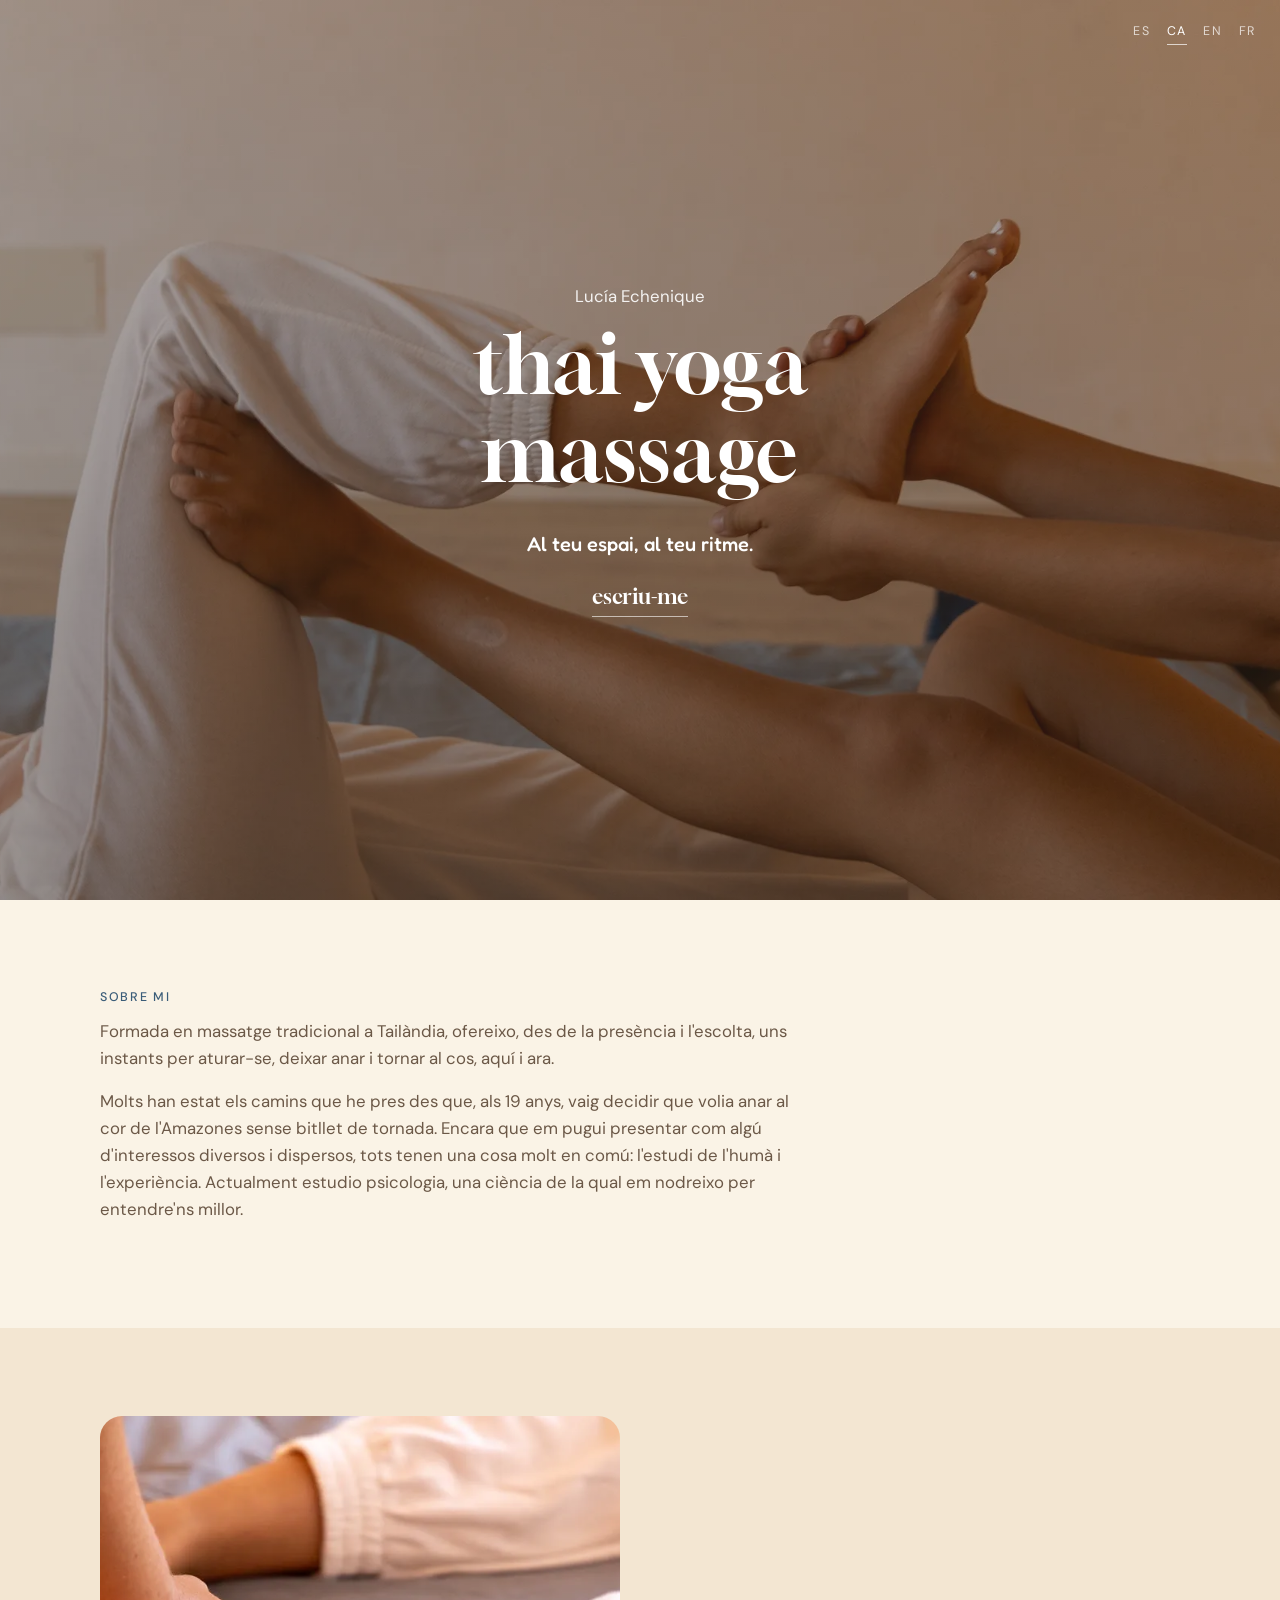
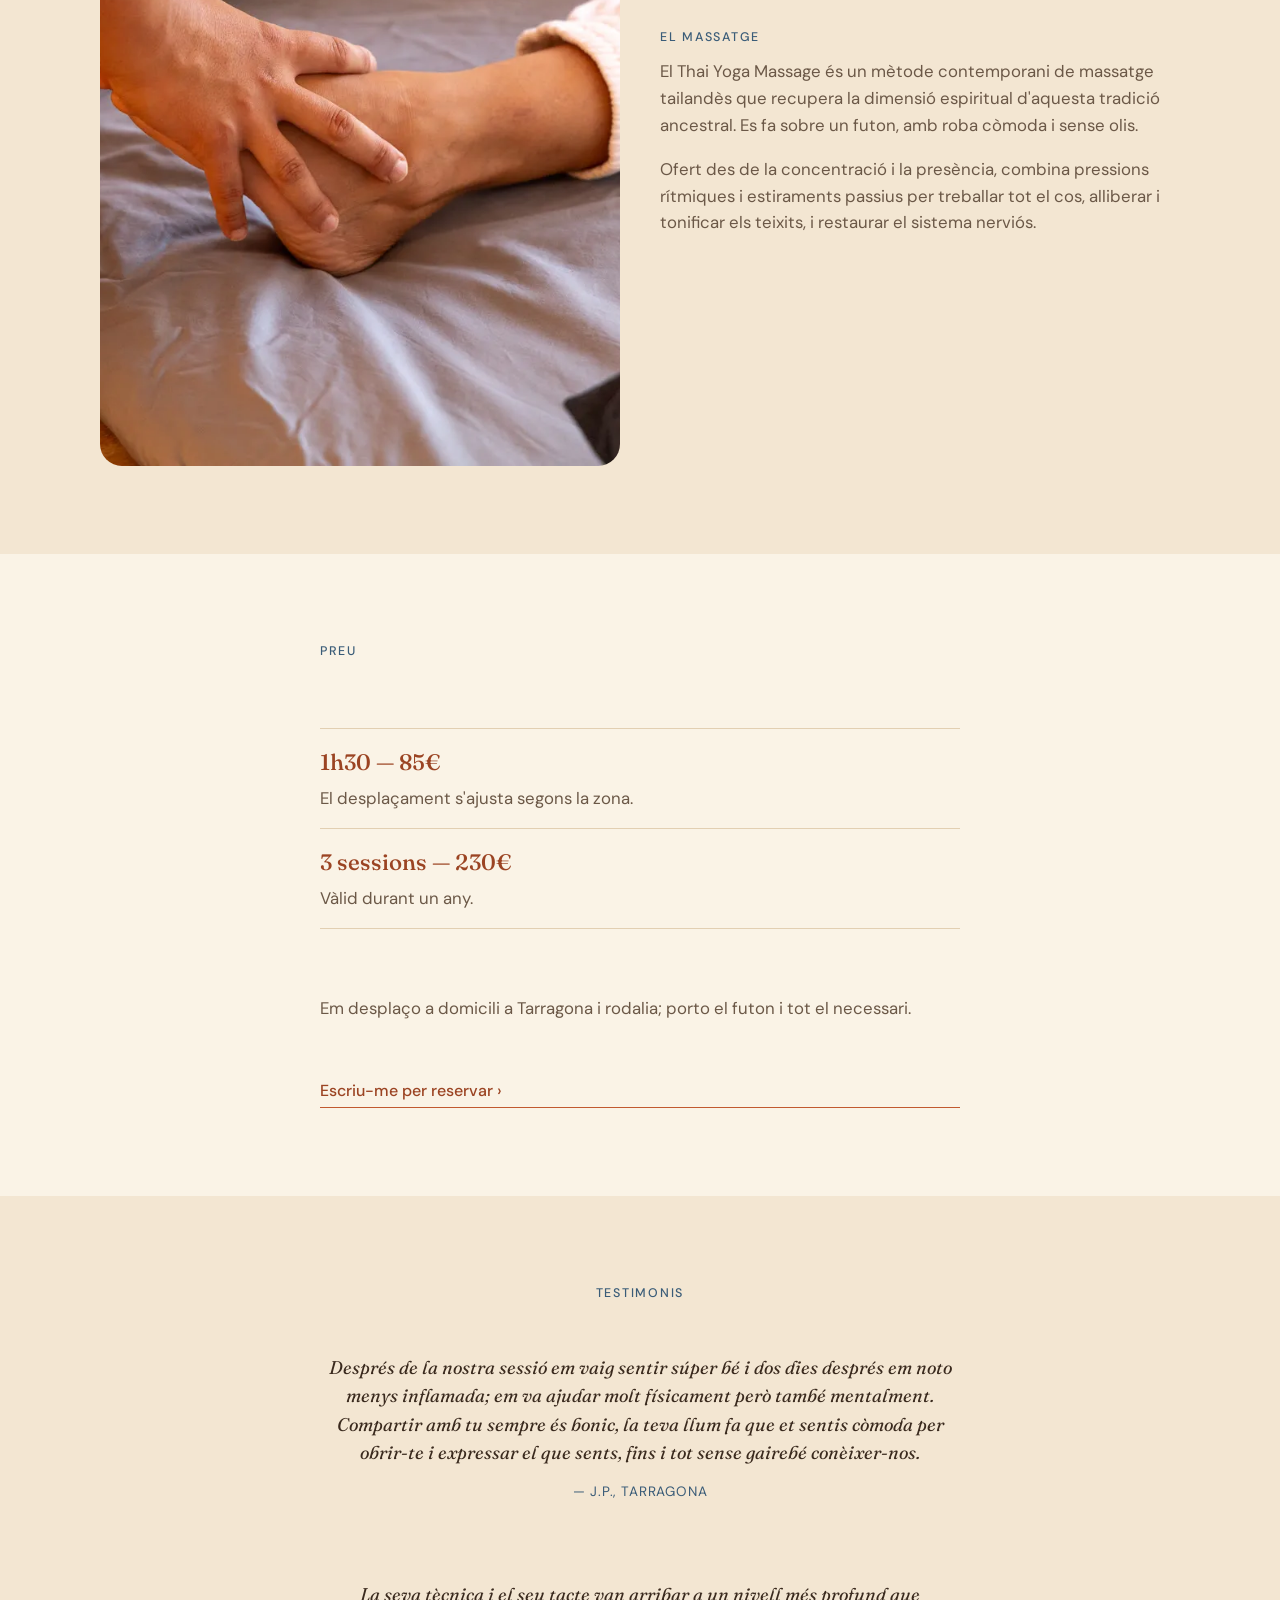
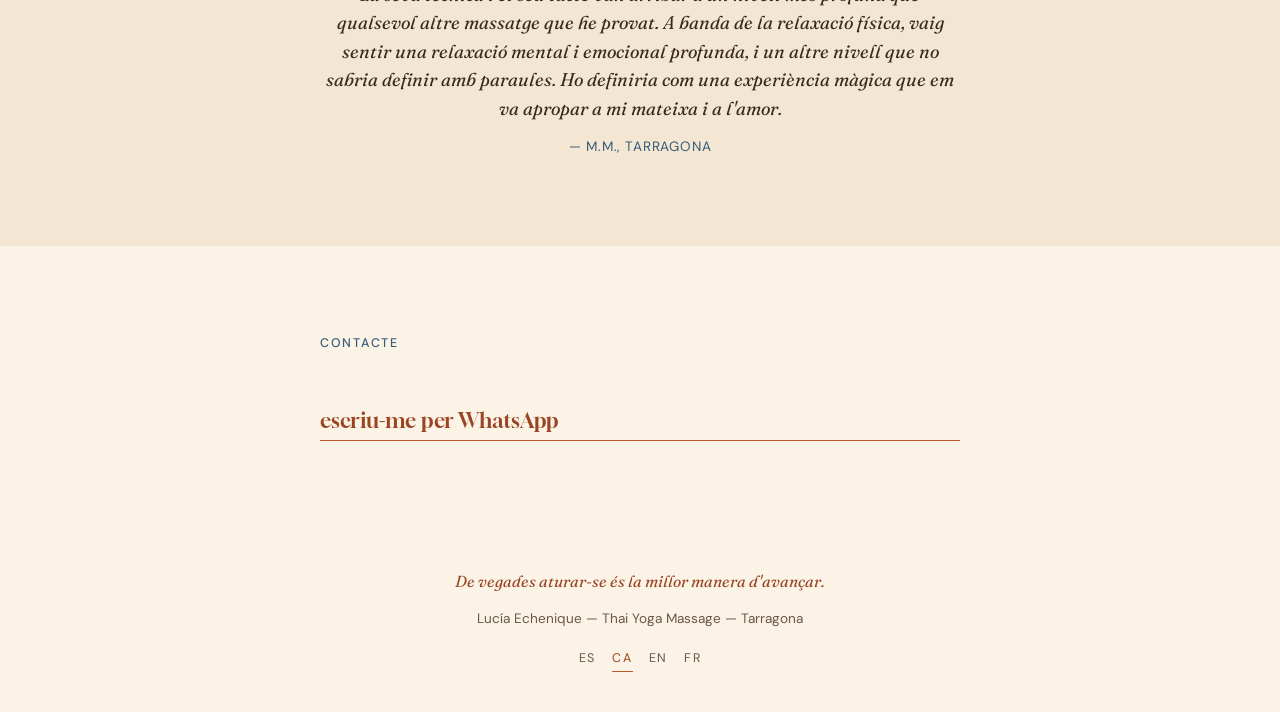
==== ca/index.html @ cb778148 "Web en cuatro idiomas: versiones ca/, en/ y fr/, selector de idioma, hreflang y sitemap multilingue " ====
<!DOCTYPE html>
<html lang="ca">
<head>
<meta charset="UTF-8" />
<meta name="viewport" content="width=device-width, initial-scale=1.0" />
<title>Lucía Echenique — Thai Yoga Massage a domicili a Tarragona</title>
<meta name="description" content="Thai Yoga Massage a domicili a Tarragona, amb Lucía Echenique. Sessions d'1h30, al teu espai, al teu ritme." />
<link rel="canonical" href="https://luciaechenique.com/ca/" />
<link rel="alternate" hreflang="es" href="https://luciaechenique.com/" />
<link rel="alternate" hreflang="ca" href="https://luciaechenique.com/ca/" />
<link rel="alternate" hreflang="en" href="https://luciaechenique.com/en/" />
<link rel="alternate" hreflang="fr" href="https://luciaechenique.com/fr/" />
<link rel="alternate" hreflang="x-default" href="https://luciaechenique.com/" />
<meta property="og:type" content="website" />
<meta property="og:locale" content="ca_ES" />
<meta property="og:url" content="https://luciaechenique.com/ca/" />
<meta property="og:site_name" content="Lucía Echenique" />
<meta property="og:title" content="Lucía Echenique — Thai Yoga Massage a domicili a Tarragona" />
<meta property="og:description" content="Thai Yoga Massage a domicili a Tarragona. Sessions d'1h30, al teu espai, al teu ritme." />
<meta property="og:image" content="https://luciaechenique.com/images/og.jpg" />
<meta property="og:image:width" content="1200" />
<meta property="og:image:height" content="630" />
<meta name="twitter:card" content="summary_large_image" />
<link rel="icon" type="image/svg+xml" href="/favicon.svg" />
<link rel="preload" as="image" href="/images/hero-bg.webp" fetchpriority="high" />
<link rel="preload" as="font" type="font/woff2" href="/fonts/gloock.woff2" crossorigin />
<link rel="preload" as="font" type="font/woff2" href="/fonts/fredoka-500.woff2" crossorigin />
<link rel="preconnect" href="https://fonts.googleapis.com" />
<link rel="preconnect" href="https://fonts.gstatic.com" crossorigin />
<link rel="stylesheet" href="https://fonts.googleapis.com/css2?family=Fraunces:ital,opsz,wght@0,9..144,500;1,9..144,400&family=DM+Sans:opsz,wght@9..40,400;9..40,500&display=swap" />
<link rel="stylesheet" href="/styles.css" />
<script type="application/ld+json">
{
  "@context": "https://schema.org",
  "@type": "HealthAndBeautyBusiness",
  "name": "Lucía Echenique — Thai Yoga Massage",
  "url": "https://luciaechenique.com/",
  "image": "https://luciaechenique.com/images/og.jpg",
  "description": "Thai Yoga Massage a domicili a Tarragona. Sessions d'1h30, al teu espai, al teu ritme.",
  "areaServed": {
    "@type": "City",
    "name": "Tarragona"
  },
  "priceRange": "des de 85€"
}
</script>
</head>
<body>

<a class="skip-link" href="#contacto">Anar al contacte</a>

<!-- HERO -->
<header class="hero" id="inicio">
  <div class="hero-bg"></div>
  <div class="hero-overlay"></div>
  <nav class="lang" aria-label="Idioma">
    <a href="/" lang="es">es</a>
    <a href="/ca/" aria-current="page">ca</a>
    <a href="/en/" lang="en">en</a>
    <a href="/fr/" lang="fr">fr</a>
  </nav>
  <div class="hero-inner">
    <p class="hero-name">Lucía Echenique</p>
    <h1>thai yoga massage</h1>
    <p class="hero-phrase">Al teu espai, al teu ritme.</p>
    <a class="cta-link cta-lg" href="https://wa.me/34604867716?text=Hola%20Luc%C3%ADa%2C%20m%27interessa%20una%20sessi%C3%B3%20de%20Thai%20Yoga%20Massage." target="_blank" rel="noopener">escriu-me</a>
  </div>
</header>

<main>

  <!-- SOBRE MI -->
  <section class="section" id="sobre-mi">
    <div class="section-inner">
      <div class="section-text">
        <h2 class="kicker">Sobre mi</h2>
        <p class="body-text">
          Formada en massatge tradicional a Tailàndia, ofereixo, des de la presència i l'escolta, uns instants per
          aturar-se, deixar anar i tornar al cos, aquí i ara.
        </p>
        <p class="body-text">
          Molts han estat els camins que he pres des que, als 19 anys, vaig decidir que volia anar al cor de
          l'Amazones sense bitllet de tornada. Encara que em pugui presentar com algú d'interessos diversos i
          dispersos, tots tenen una cosa molt en comú: l'estudi de l'humà i l'experiència. Actualment estudio
          psicologia, una ciència de la qual em nodreixo per entendre'ns millor.
        </p>
      </div>
    </div>
  </section>

  <!-- EL MASSATGE -->
  <section class="section alt" id="masaje">
    <div class="section-inner reverse">
      <div class="section-text">
        <h2 class="kicker">El massatge</h2>
        <p class="body-text">
          El Thai Yoga Massage és un mètode contemporani de massatge tailandès que recupera la dimensió espiritual
          d'aquesta tradició ancestral. Es fa sobre un futon, amb roba còmoda i sense olis.
        </p>
        <p class="body-text">
          Ofert des de la concentració i la presència, combina pressions rítmiques i estiraments passius per
          treballar tot el cos, alliberar i tonificar els teixits, i restaurar el sistema nerviós.
        </p>
      </div>
      <img class="section-photo" src="/images/masaje.webp" alt="Thai Yoga Massage amb Lucía Echenique" loading="lazy" />
    </div>
  </section>

  <!-- PREU -->
  <section class="section" id="precio">
    <div class="section-inner narrow">
      <h2 class="kicker">Preu</h2>
      <div class="price-list">
        <div class="price-item">
          <p class="price-amount">1h30 — 85€</p>
          <p class="body-text">El desplaçament s'ajusta segons la zona.</p>
        </div>
        <div class="price-item">
          <p class="price-amount">3 sessions — 230€</p>
          <p class="body-text">Vàlid durant un any.</p>
        </div>
      </div>
      <p class="body-text">
        Em desplaço a domicili a Tarragona i rodalia; porto el futon i tot el necessari.
      </p>
      <a class="cta-link" href="https://wa.me/34604867716?text=Hola%20Luc%C3%ADa%2C%20m%27interessa%20una%20sessi%C3%B3%20de%20Thai%20Yoga%20Massage." target="_blank" rel="noopener">Escriu-me per reservar &rsaquo;</a>
    </div>
  </section>

  <!-- TESTIMONIS -->
  <section class="section alt" id="testimonios">
    <div class="section-inner narrow center">
      <h2 class="kicker">Testimonis</h2>
      <blockquote class="testimonial">
        <p>Després de la nostra sessió em vaig sentir súper bé i dos dies després em noto menys inflamada; em va
          ajudar molt físicament però també mentalment. Compartir amb tu sempre és bonic, la teva llum fa que et
          sentis còmoda per obrir-te i expressar el que sents, fins i tot sense gairebé conèixer-nos.</p>
        <cite>— J.P., Tarragona</cite>
      </blockquote>
      <blockquote class="testimonial">
        <p>La seva tècnica i el seu tacte van arribar a un nivell més profund que qualsevol altre massatge que he
          provat. A banda de la relaxació física, vaig sentir una relaxació mental i emocional profunda, i un altre
          nivell que no sabria definir amb paraules. Ho definiria com una experiència màgica que em va apropar a mi
          mateixa i a l'amor.</p>
        <cite>— M.M., Tarragona</cite>
      </blockquote>
    </div>
  </section>

  <!-- CONTACTE -->
  <section class="section contact-section" id="contacto">
    <div class="section-inner narrow">
      <h2 class="kicker">Contacte</h2>

      <a class="cta-link cta-lg" href="https://wa.me/34604867716?text=Hola%20Luc%C3%ADa%2C%20m%27interessa%20una%20sessi%C3%B3%20de%20Thai%20Yoga%20Massage." target="_blank" rel="noopener">escriu-me per WhatsApp</a>
    </div>
  </section>

</main>

<footer class="site-footer">
  <p class="footer-tagline">De vegades aturar-se és la millor manera d'avançar.</p>
  <p>Lucía Echenique — Thai Yoga Massage — Tarragona</p>
  <nav class="lang lang-footer" aria-label="Idioma">
    <a href="/" lang="es">es</a>
    <a href="/ca/" aria-current="page">ca</a>
    <a href="/en/" lang="en">en</a>
    <a href="/fr/" lang="fr">fr</a>
  </nav>
</footer>

</body>
</html>
---- styles.css ----
@font-face {
  font-family: "Gloock";
  font-style: normal;
  font-weight: 400;
  font-display: swap;
  src: url("fonts/gloock.woff2") format("woff2");
}
@font-face {
  font-family: "Fredoka";
  font-style: normal;
  font-weight: 500;
  font-display: swap;
  src: url("fonts/fredoka-500.woff2") format("woff2");
}

:root {
  --cream: #faf3e6;
  --cream-alt: #f3e6d2;
  --ink: #3a2a1e;
  --ink-soft: #6b5847;
  --terracotta: #c1592f;
  --terracotta-dark: #9b4423;
  --mustard: #e0a53e;
  --blue: #3a5c78;
  --radius: 22px;
}

* { box-sizing: border-box; }

html { scroll-behavior: smooth; }

body {
  margin: 0;
  background: var(--cream);
  color: var(--ink);
  font-family: "DM Sans", sans-serif;
  font-weight: 400;
  line-height: 1.6;
  -webkit-font-smoothing: antialiased;
}

h1, h2 {
  font-weight: 500;
  line-height: 1.1;
  margin: 0 0 0.4em;
  color: var(--terracotta-dark);
}

h1 {
  font-family: "Gloock", serif;
  font-size: clamp(2.8rem, 10vw, 5rem);
  letter-spacing: 0.01em;
}
h2 {
  font-family: "Gloock", serif;
  font-size: clamp(1.7rem, 4.5vw, 2.4rem);
}

p { margin: 0 0 1em; }

.skip-link {
  position: absolute;
  left: -999px;
  top: 0;
}
.skip-link:focus {
  left: 1rem;
  top: 1rem;
  background: var(--ink);
  color: var(--cream);
  padding: 0.6em 1em;
  border-radius: 8px;
  z-index: 10;
}

/* ---------- HERO ---------- */
.hero {
  position: relative;
  overflow: hidden;
  min-height: 100vh;
  min-height: 100dvh;
  display: flex;
  align-items: center;
  padding: 2rem 1.5rem;
  background: #8c6f5b;
}
.hero-bg {
  position: absolute;
  inset: 0;
  background-image: url("images/hero-bg.webp");
  background-size: cover;
  background-position: center 30%;
  z-index: 0;
}
.hero-overlay {
  position: absolute;
  inset: 0;
  background: linear-gradient(180deg, rgba(58, 42, 30, 0.35) 0%, rgba(58, 42, 30, 0.5) 100%);
  z-index: 0;
}
.hero-inner .hero-name,
.hero-inner .hero-sub { color: rgba(255, 255, 255, 0.9); }
.hero-inner h1,
.hero-inner .hero-phrase,
.hero-inner .cta-link { color: #fff; }
.hero-inner .cta-link { border-bottom-color: rgba(255, 255, 255, 0.6); }
.hero-inner {
  position: relative;
  z-index: 1;
  max-width: 640px;
  margin: 0 auto;
  text-align: center;
}
.lang {
  position: absolute;
  top: 1.4rem;
  right: 1.5rem;
  z-index: 2;
  display: flex;
  gap: 1rem;
  font-size: 0.78rem;
  letter-spacing: 0.14em;
  text-transform: uppercase;
}
.lang a {
  color: rgba(255, 255, 255, 0.72);
  text-decoration: none;
  padding-bottom: 2px;
  border-bottom: 1px solid transparent;
  transition: color 0.15s ease;
}
.lang a:hover { color: #fff; }
.lang a[aria-current="page"] {
  color: #fff;
  border-bottom-color: rgba(255, 255, 255, 0.7);
}
.lang-footer {
  position: static;
  justify-content: center;
  margin-top: 1.2rem;
}
.lang-footer a { color: var(--ink-soft); }
.lang-footer a:hover { color: var(--terracotta-dark); }
.lang-footer a[aria-current="page"] {
  color: var(--terracotta-dark);
  border-bottom-color: var(--terracotta);
}
.eyebrow {
  text-transform: uppercase;
  letter-spacing: 0.14em;
  font-size: 0.78rem;
  color: var(--ink-soft);
  margin-bottom: 0.6em;
}
.hero-name {
  color: var(--ink-soft);
  font-size: 1.05rem;
  margin: 0 0 0.6em;
}
.hero-sub {
  color: var(--ink-soft);
  font-size: 1.05rem;
  margin: 0 0 1.2em;
}
.hero-phrase {
  font-family: "Fredoka", sans-serif;
  font-weight: 500;
  color: var(--terracotta-dark);
  font-size: 1.25rem;
  max-width: 30ch;
  margin-left: auto;
  margin-right: auto;
}

/* ---------- CTA LINKS ---------- */
.cta-link {
  display: inline-block;
  color: var(--terracotta-dark);
  font-weight: 500;
  text-decoration: none;
  border-bottom: 1.5px solid var(--terracotta);
  padding-bottom: 3px;
  transition: color 0.15s ease, border-color 0.15s ease;
}
.cta-link:hover { color: var(--terracotta); border-color: var(--terracotta-dark); }

.cta-lg {
  font-family: "Gloock", serif;
  font-size: 1.3rem;
}

/* ---------- SECTIONS ---------- */
.section { padding: 5.5rem 1.5rem; }
.section.alt { background: var(--cream-alt); }

.section-inner {
  max-width: 1080px;
  margin: 0 auto;
  display: grid;
  gap: 2.5rem;
  align-items: center;
}
.section-inner.narrow { max-width: 640px; }
.section-inner.center { text-align: center; }

#sobre-mi .section-inner {
  display: block;
}
#sobre-mi .section-text {
  max-width: 700px;
}

.kicker {
  font-family: "DM Sans", sans-serif;
  text-transform: uppercase;
  letter-spacing: 0.14em;
  font-size: 0.78rem;
  line-height: 1.6;
  color: var(--blue);
  font-weight: 500;
  margin: 0 0 0.8em;
}

.body-text { color: var(--ink-soft); font-size: 1.05rem; }

.price-list {
  margin: 1em 0 1.6em;
}
.price-item {
  padding: 1em 0;
  border-top: 1px solid #e2cfb2;
}
.price-item:last-child {
  border-bottom: 1px solid #e2cfb2;
}
.price-amount {
  font-family: "Fraunces", serif;
  font-weight: 500;
  font-size: 1.4rem;
  color: var(--terracotta-dark);
  margin: 0 0 0.2em;
}
.price-item .body-text {
  margin: 0;
}

.testimonial {
  margin: 0 0 2.4rem;
  padding: 0;
}
.testimonial p {
  font-family: "Fraunces", serif;
  font-style: italic;
  font-size: 1.15rem;
  line-height: 1.55;
  color: var(--ink);
  font-variation-settings: "opsz" 40;
  margin: 0 0 0.7em;
}
.testimonial cite {
  display: block;
  font-style: normal;
  font-size: 0.85rem;
  letter-spacing: 0.06em;
  text-transform: uppercase;
  color: var(--blue);
}
.testimonial:last-child { margin-bottom: 0; }

.photo-placeholder {
  aspect-ratio: 4 / 5;
  border-radius: var(--radius);
  background: linear-gradient(155deg, var(--cream-alt), #ecd8b8);
  display: flex;
  align-items: center;
  justify-content: center;
}

.section-photo {
  width: 100%;
  aspect-ratio: 4 / 5;
  object-fit: cover;
  border-radius: var(--radius);
  display: block;
}

.photo-mosaic {
  display: flex;
  flex-direction: column;
  gap: 0.8rem;
}
.mosaic-featured {
  width: 100%;
  aspect-ratio: 4 / 5;
  object-fit: cover;
  border-radius: var(--radius);
  display: block;
}
.mosaic-small {
  width: 100%;
  aspect-ratio: 16 / 9;
  object-fit: cover;
  border-radius: var(--radius);
  display: block;
}

@media (min-width: 780px) {
  .section-inner:not(.narrow) {
    grid-template-columns: 1fr 1fr;
  }
  .section-inner.reverse .section-text { order: 2; }
}

/* ---------- FOOTER ---------- */
.site-footer {
  text-align: center;
  padding: 2.5rem 1.5rem;
  color: var(--ink-soft);
  font-size: 0.85rem;
}
.footer-tagline {
  font-family: "Fraunces", serif;
  font-style: italic;
  font-size: 1rem;
  color: var(--terracotta-dark);
  margin: 0 0 0.8em;
  font-variation-settings: "opsz" 40;
}
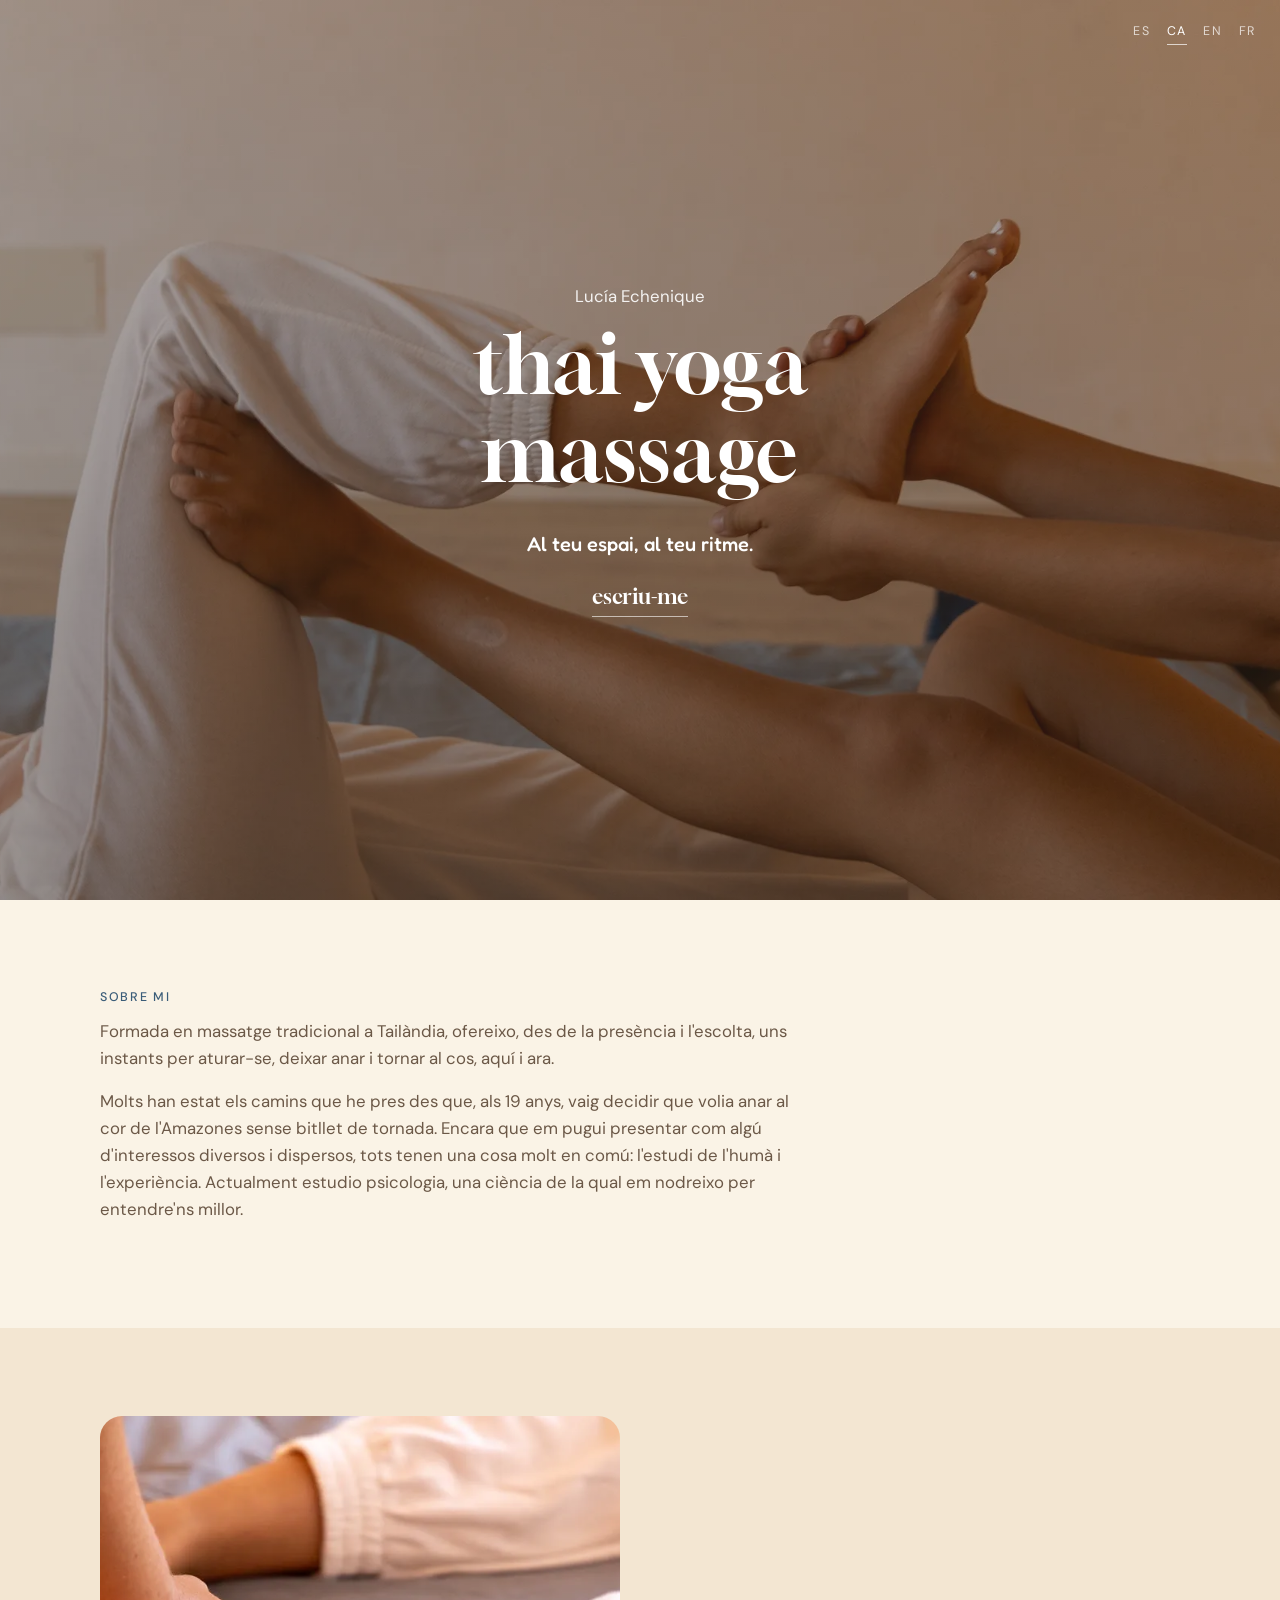
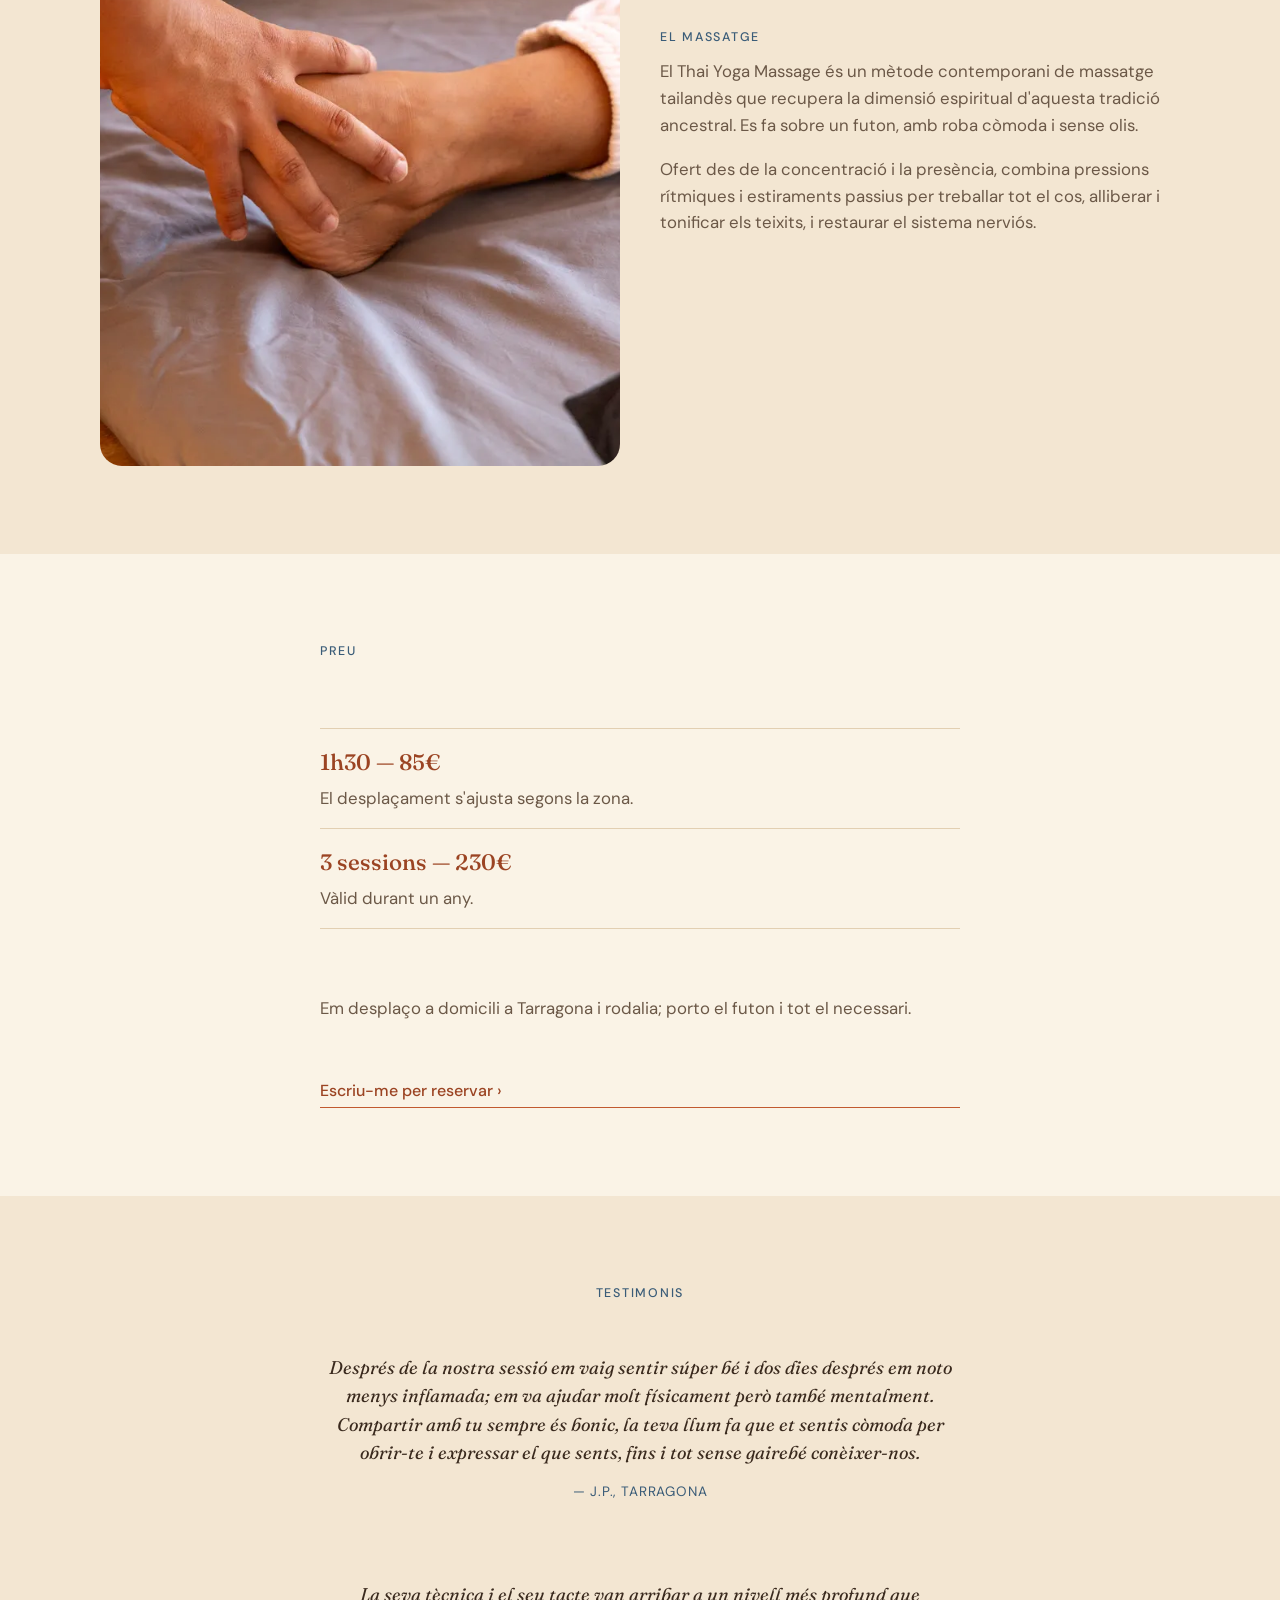
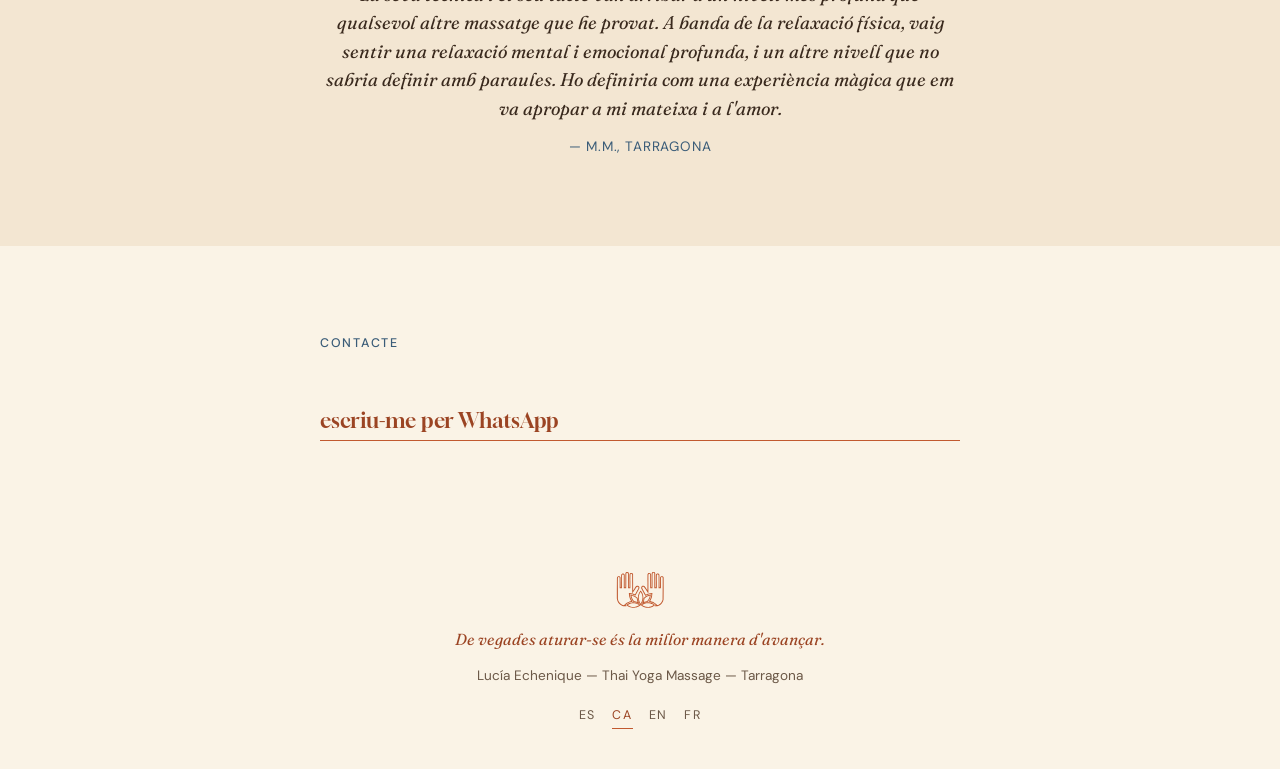
==== commit de6a3dea: "Logo: manos con loto de su tarjeta calcado a vector, como favicon y marca en el pie (4 idiomas); PNG" ====
--- a/ca/index.html
+++ b/ca/index.html
@@ -159,6 +159,7 @@
 </main>
 
 <footer class="site-footer">
+  <img class="footer-mark" src="/images/logo-manos.svg" alt="" />
   <p class="footer-tagline">De vegades aturar-se és la millor manera d'avançar.</p>
   <p>Lucía Echenique — Thai Yoga Massage — Tarragona</p>
   <nav class="lang lang-footer" aria-label="Idioma">
--- a/styles.css
+++ b/styles.css
@@ -318,6 +318,11 @@
   color: var(--ink-soft);
   font-size: 0.85rem;
 }
+.footer-mark {
+  width: 52px;
+  display: block;
+  margin: 0 auto 1rem;
+}
 .footer-tagline {
   font-family: "Fraunces", serif;
   font-style: italic;
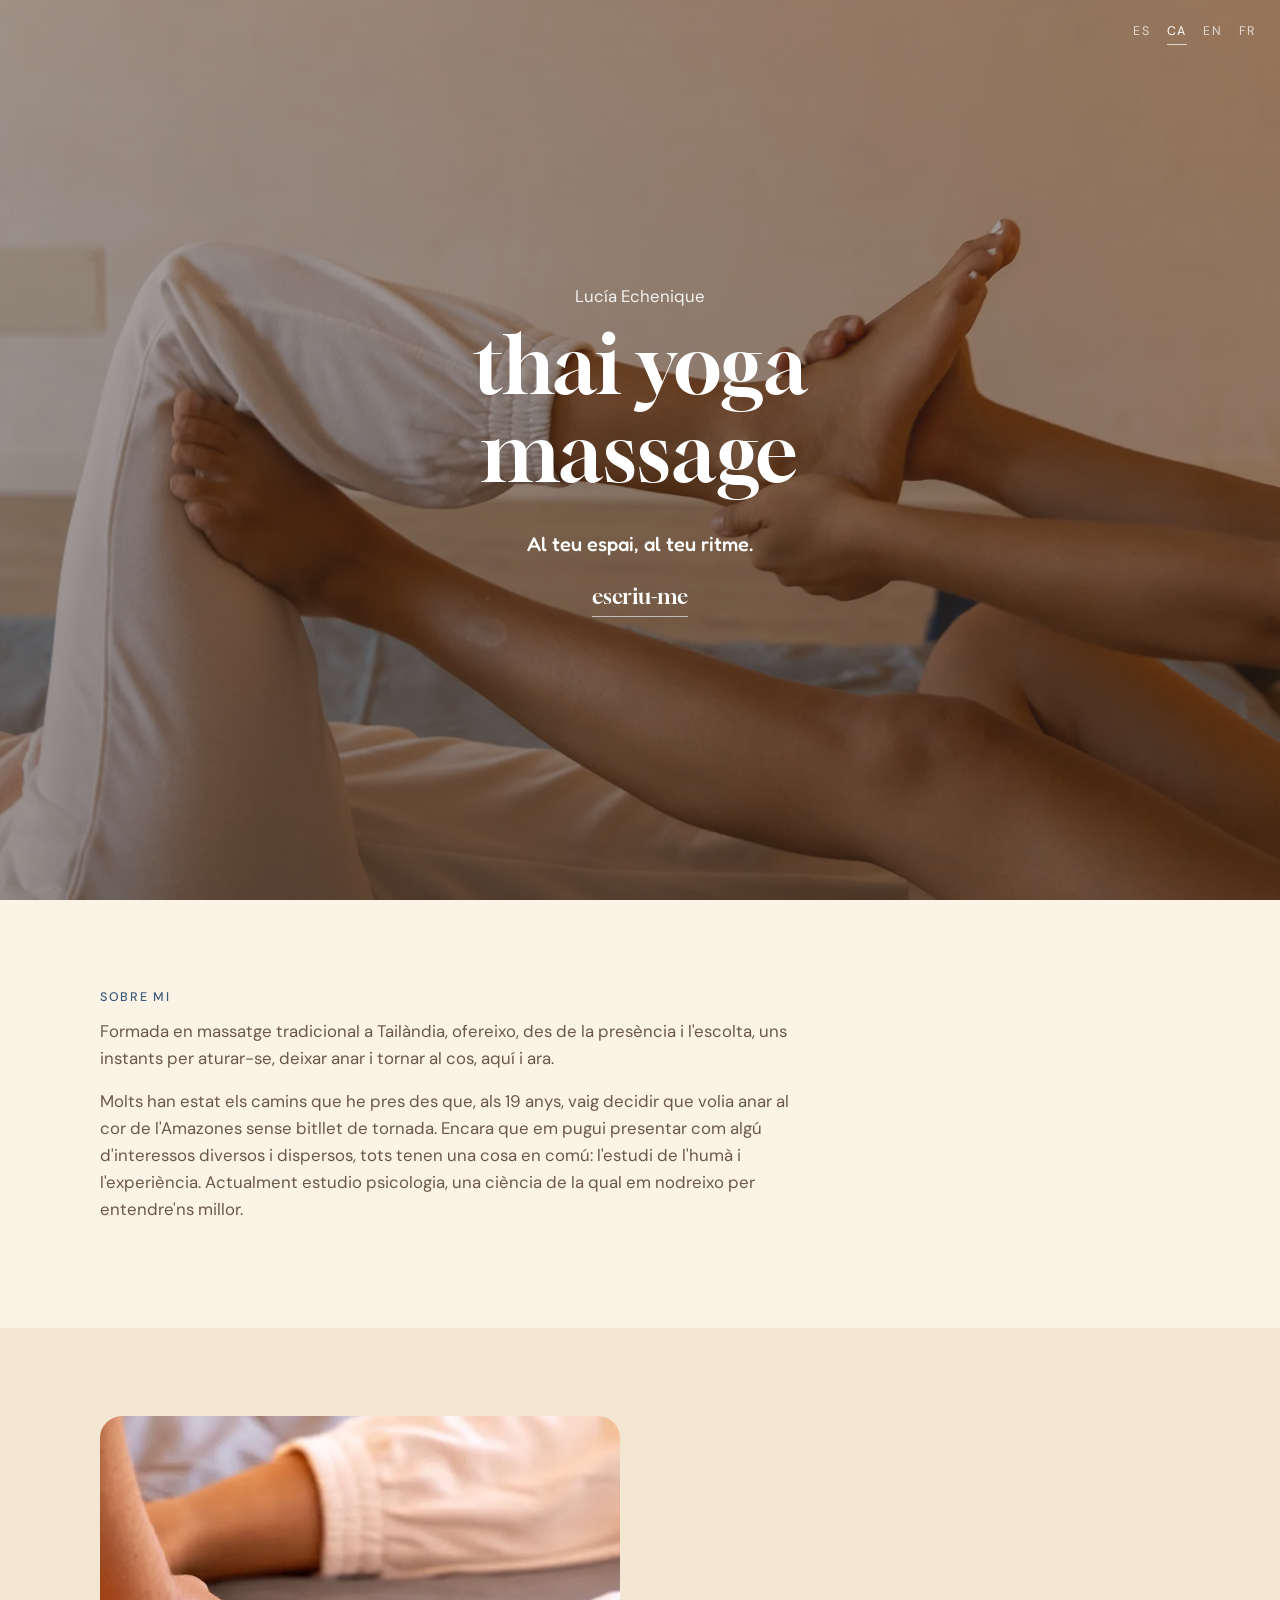
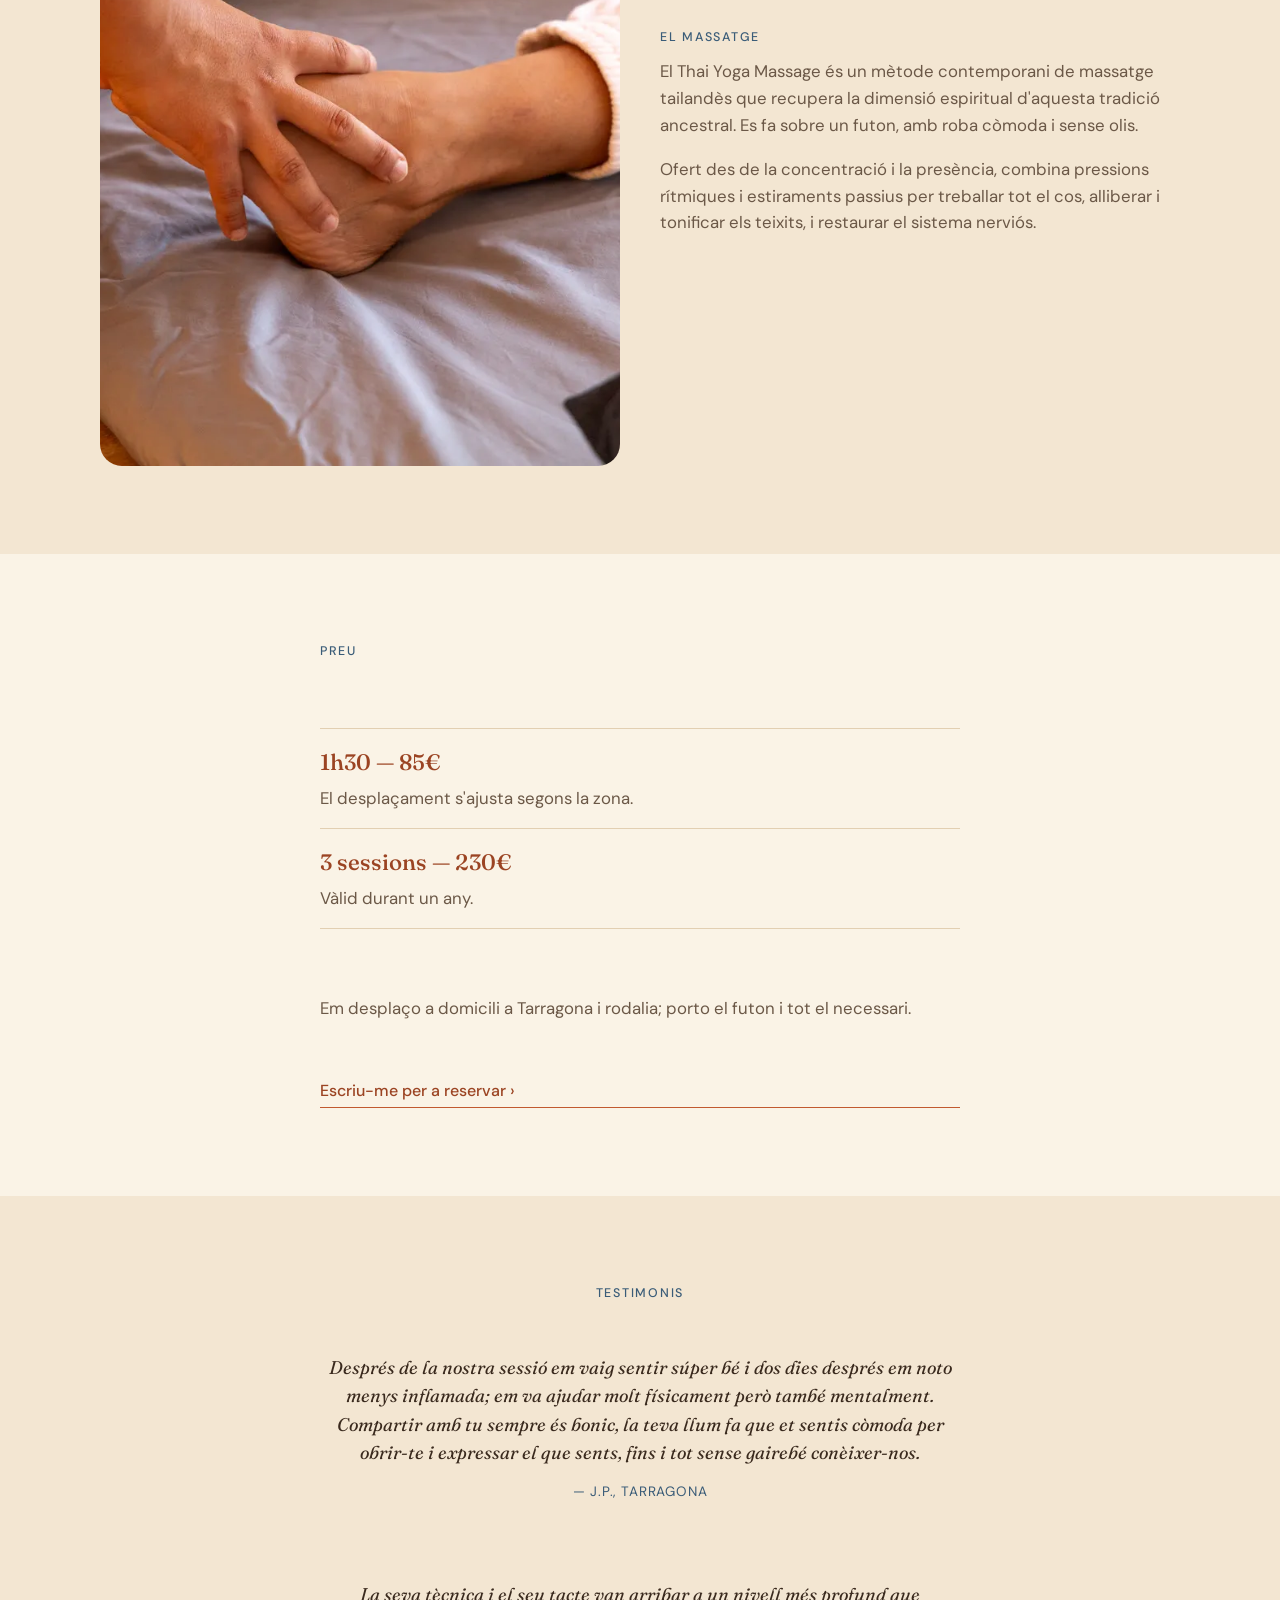
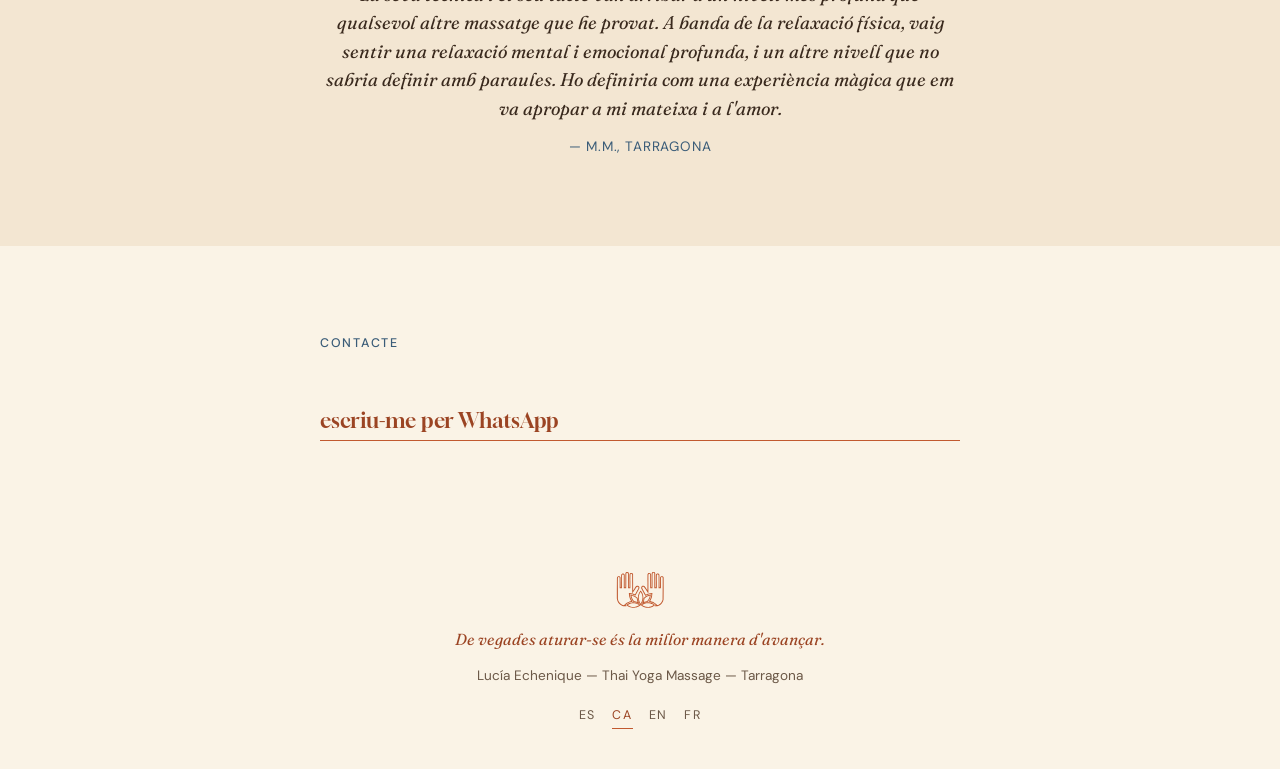
==== commit a1c10e23: "Catala: correccions de la Lucia (sense "molt", "per a reservar") Co-Authored-By: Claude Fable 5.1 <n" ====
--- a/ca/index.html
+++ b/ca/index.html
@@ -81,7 +81,7 @@
         <p class="body-text">
           Molts han estat els camins que he pres des que, als 19 anys, vaig decidir que volia anar al cor de
           l'Amazones sense bitllet de tornada. Encara que em pugui presentar com algú d'interessos diversos i
-          dispersos, tots tenen una cosa molt en comú: l'estudi de l'humà i l'experiència. Actualment estudio
+          dispersos, tots tenen una cosa en comú: l'estudi de l'humà i l'experiència. Actualment estudio
           psicologia, una ciència de la qual em nodreixo per entendre'ns millor.
         </p>
       </div>
@@ -123,7 +123,7 @@
       <p class="body-text">
         Em desplaço a domicili a Tarragona i rodalia; porto el futon i tot el necessari.
       </p>
-      <a class="cta-link" href="https://wa.me/34604867716?text=Hola%20Luc%C3%ADa%2C%20m%27interessa%20una%20sessi%C3%B3%20de%20Thai%20Yoga%20Massage." target="_blank" rel="noopener">Escriu-me per reservar &rsaquo;</a>
+      <a class="cta-link" href="https://wa.me/34604867716?text=Hola%20Luc%C3%ADa%2C%20m%27interessa%20una%20sessi%C3%B3%20de%20Thai%20Yoga%20Massage." target="_blank" rel="noopener">Escriu-me per a reservar &rsaquo;</a>
     </div>
   </section>
 
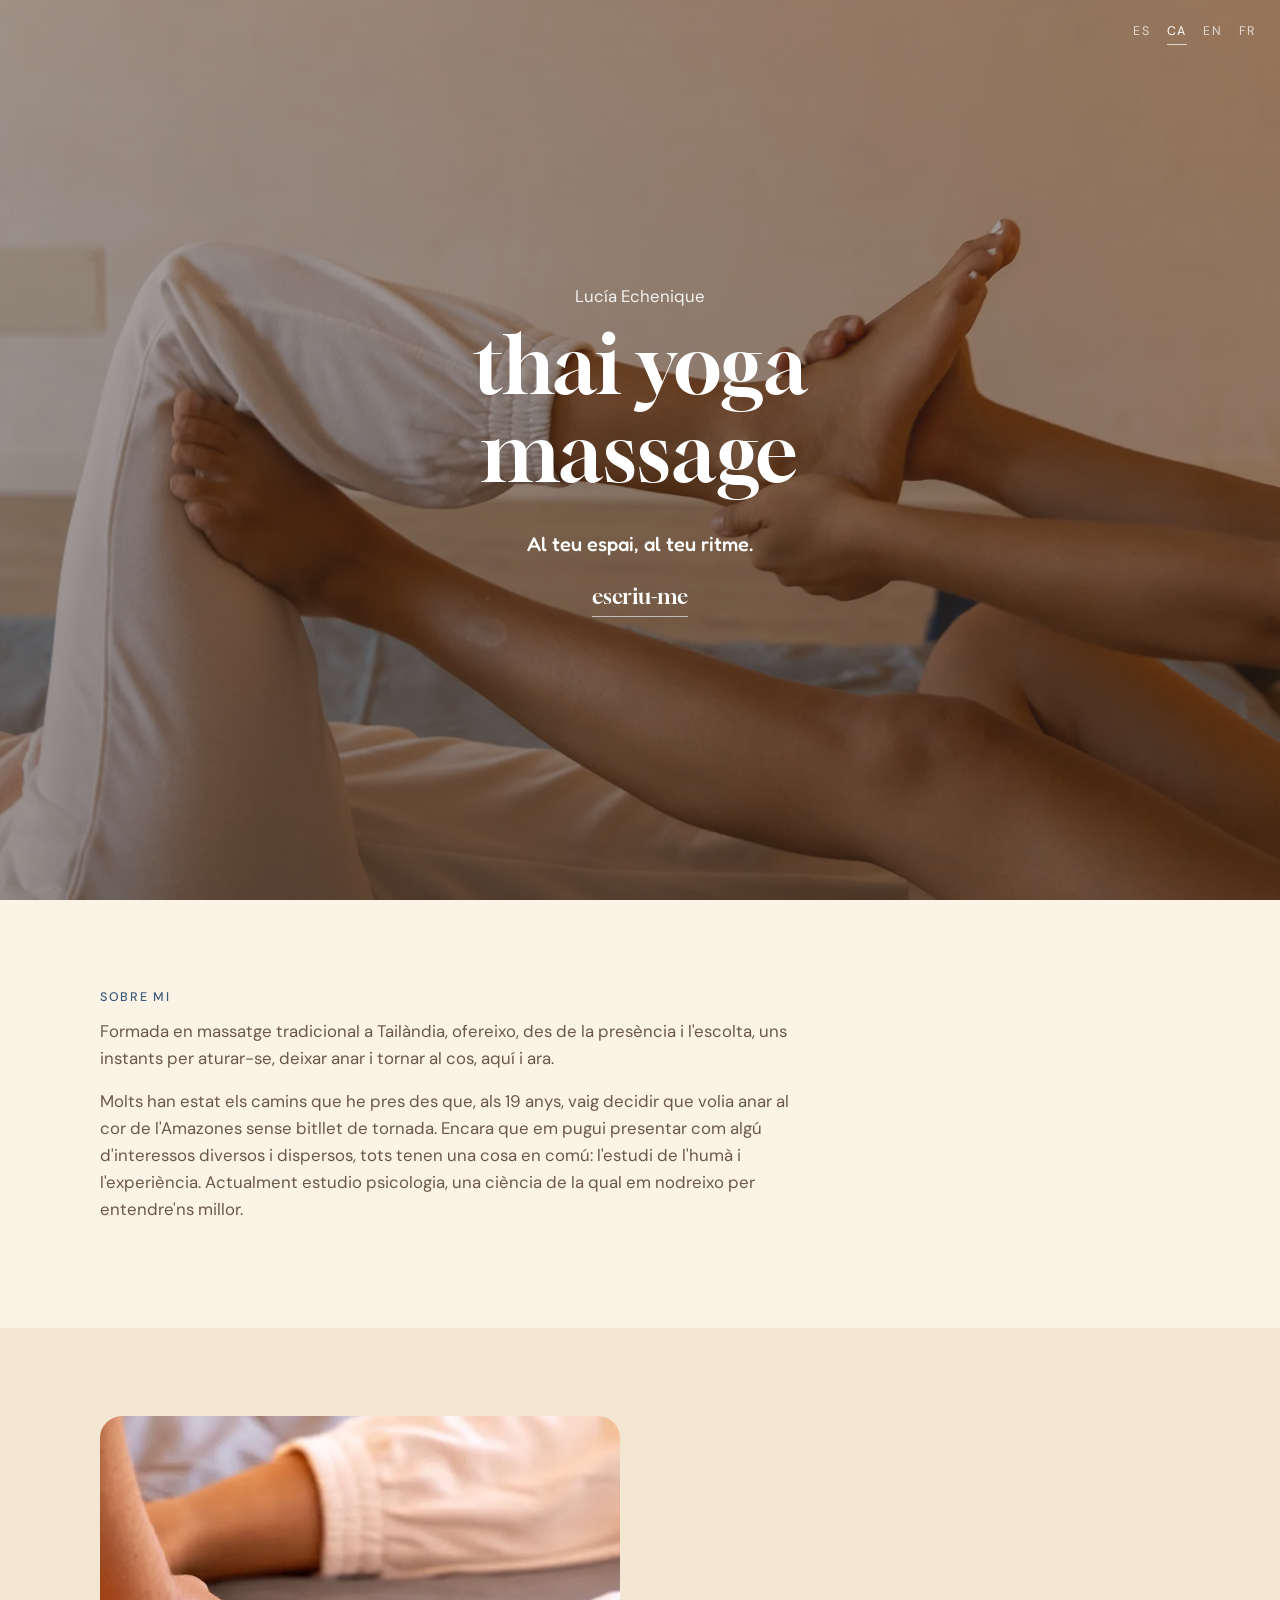
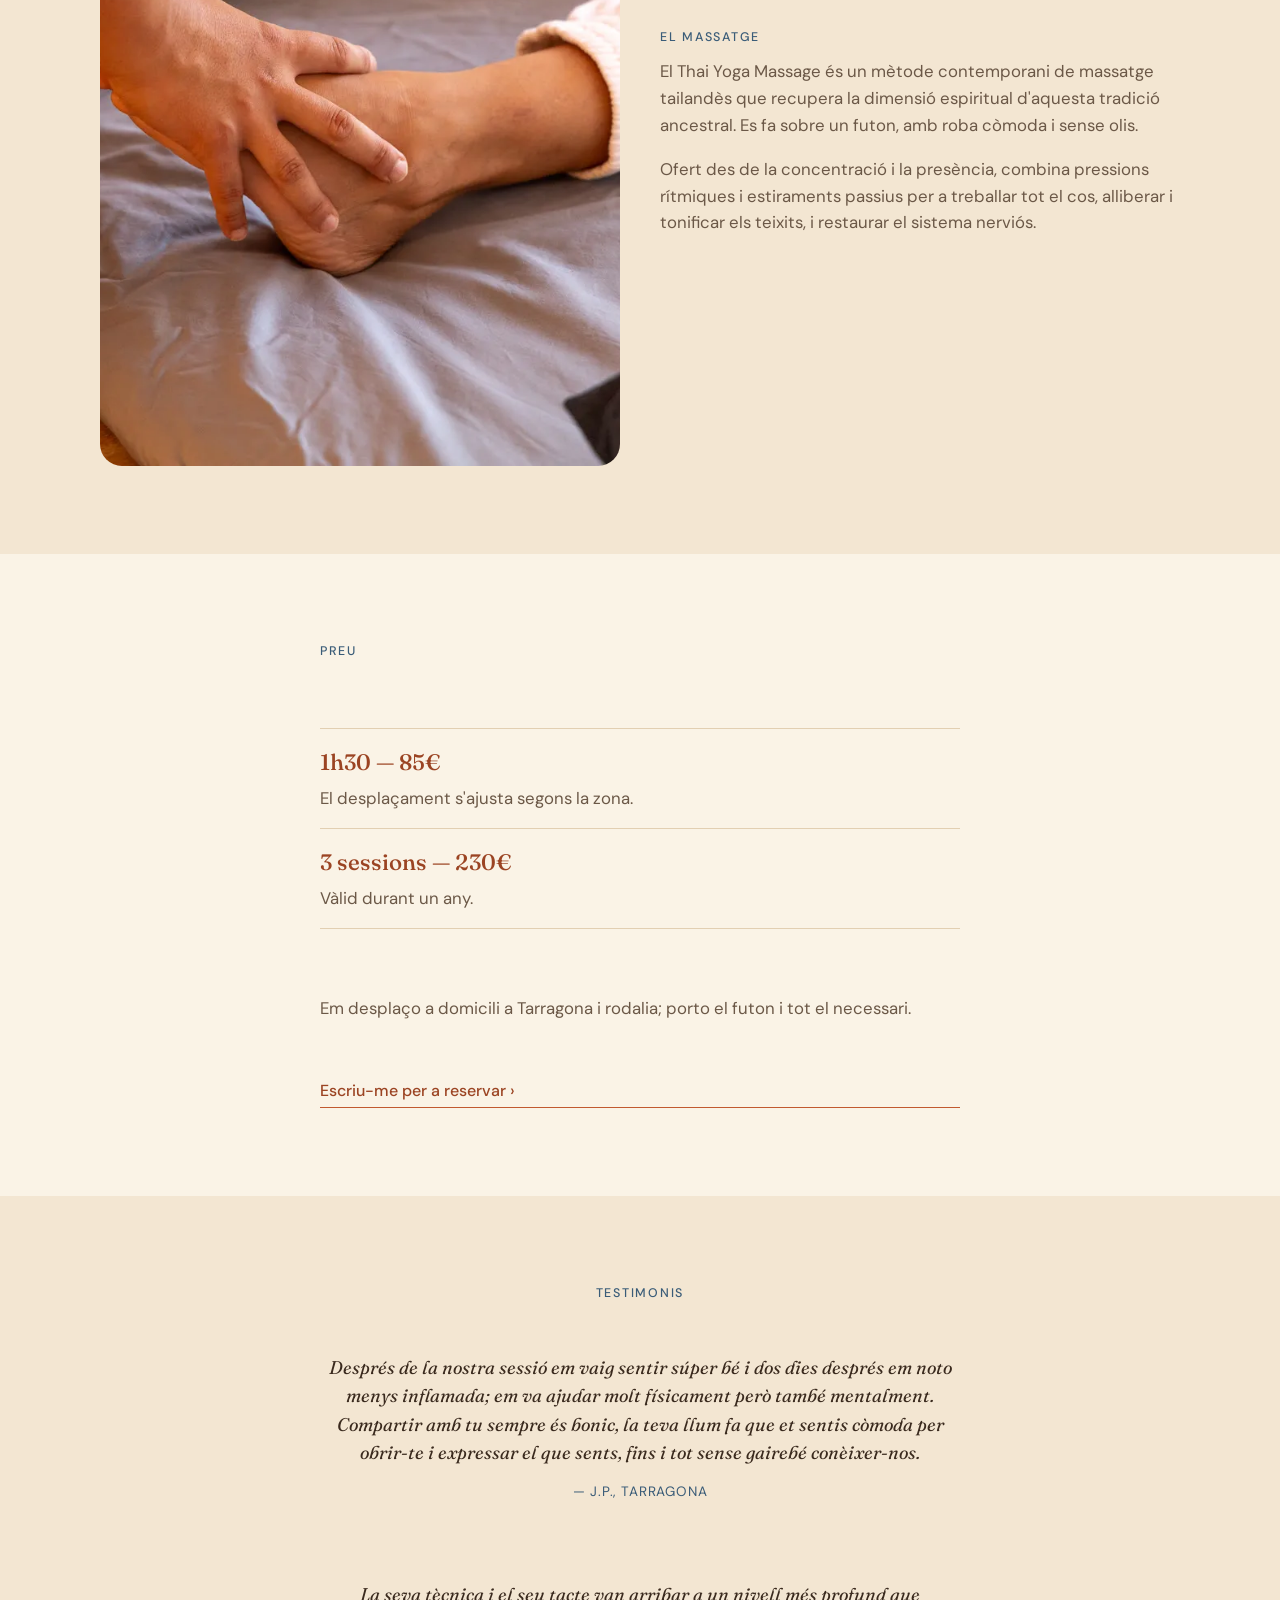
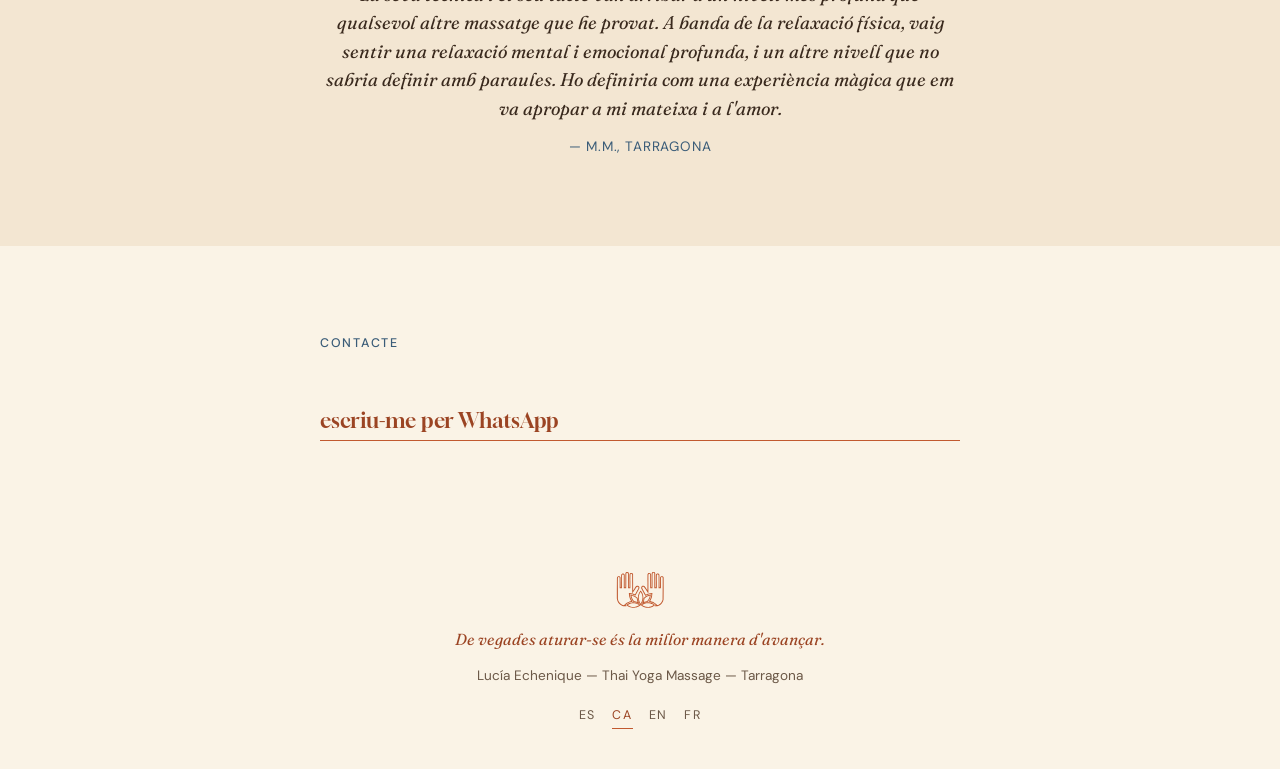
==== commit 9d865c45: "Catala: "per a treballar tot el cos" Co-Authored-By: Claude Fable 5.1 <noreply@anthropic.com>" ====
--- a/ca/index.html
+++ b/ca/index.html
@@ -98,7 +98,7 @@
           d'aquesta tradició ancestral. Es fa sobre un futon, amb roba còmoda i sense olis.
         </p>
         <p class="body-text">
-          Ofert des de la concentració i la presència, combina pressions rítmiques i estiraments passius per
+          Ofert des de la concentració i la presència, combina pressions rítmiques i estiraments passius per a
           treballar tot el cos, alliberar i tonificar els teixits, i restaurar el sistema nerviós.
         </p>
       </div>
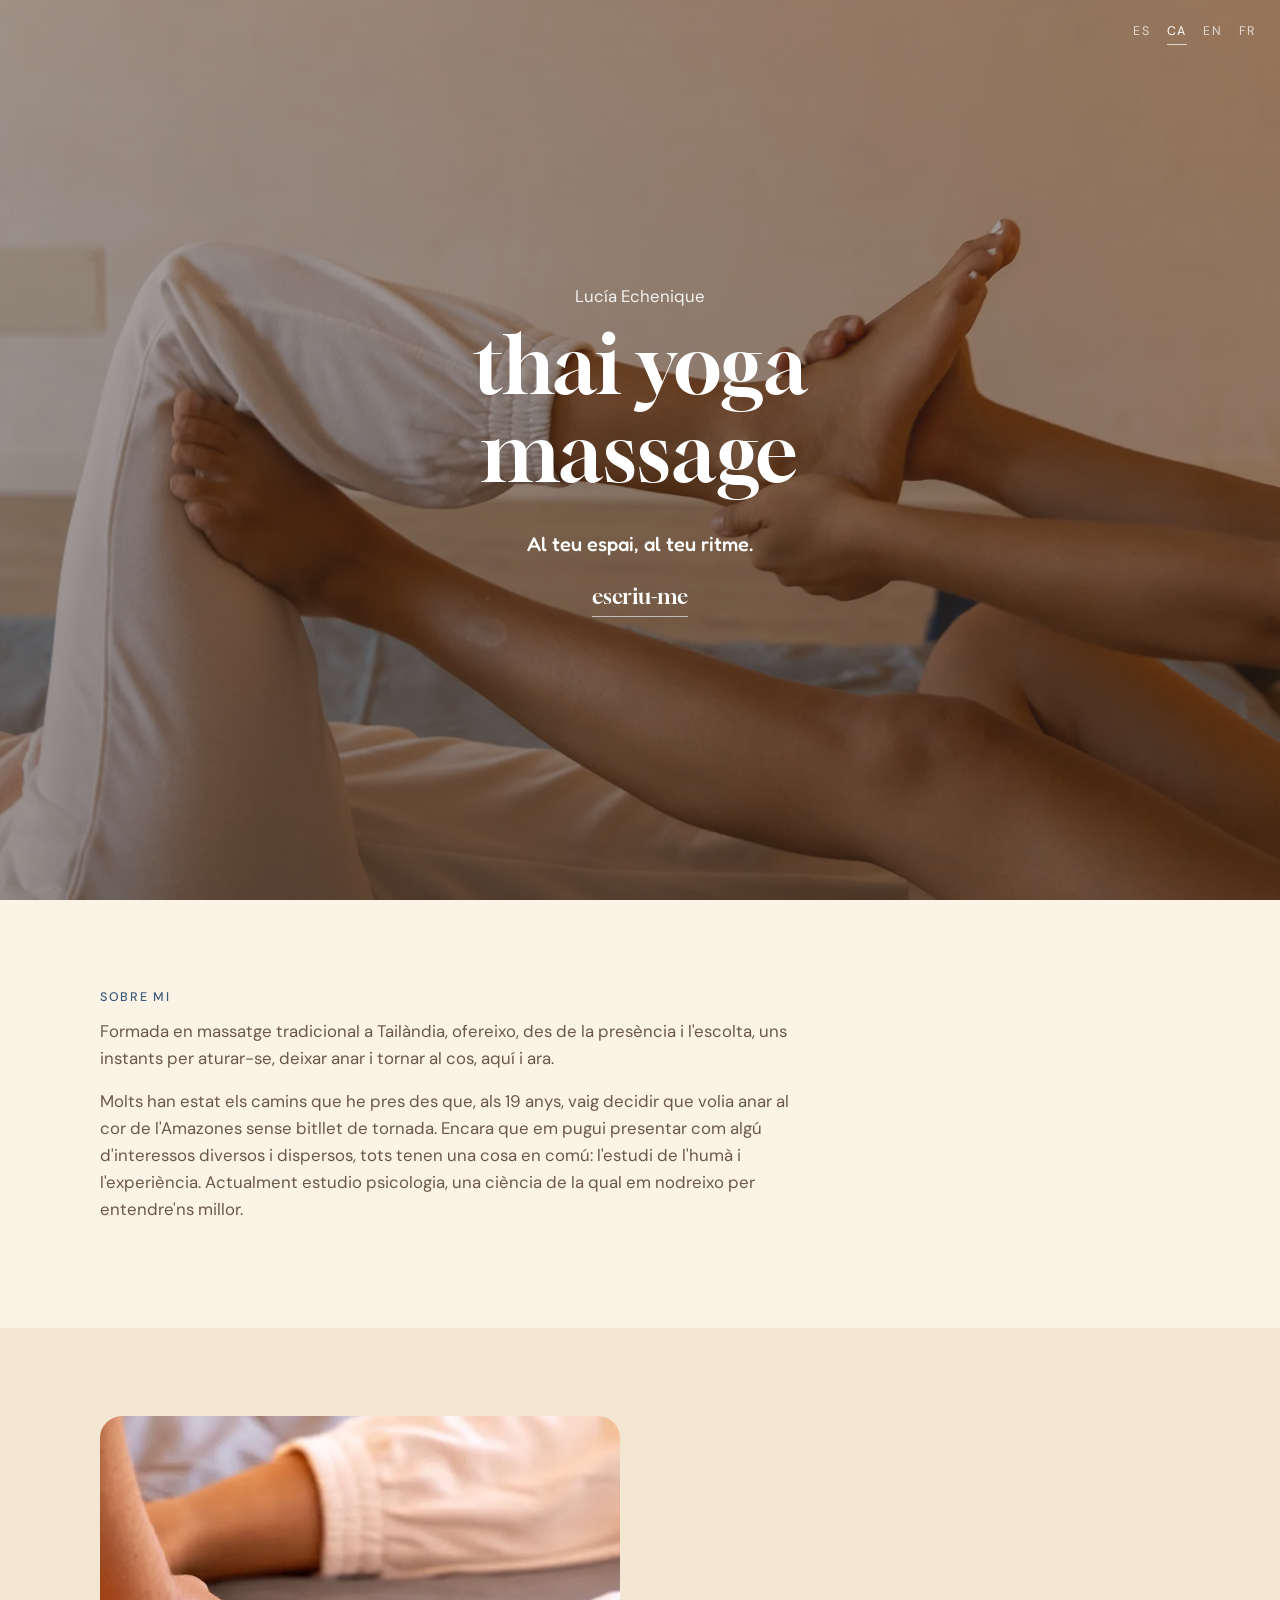
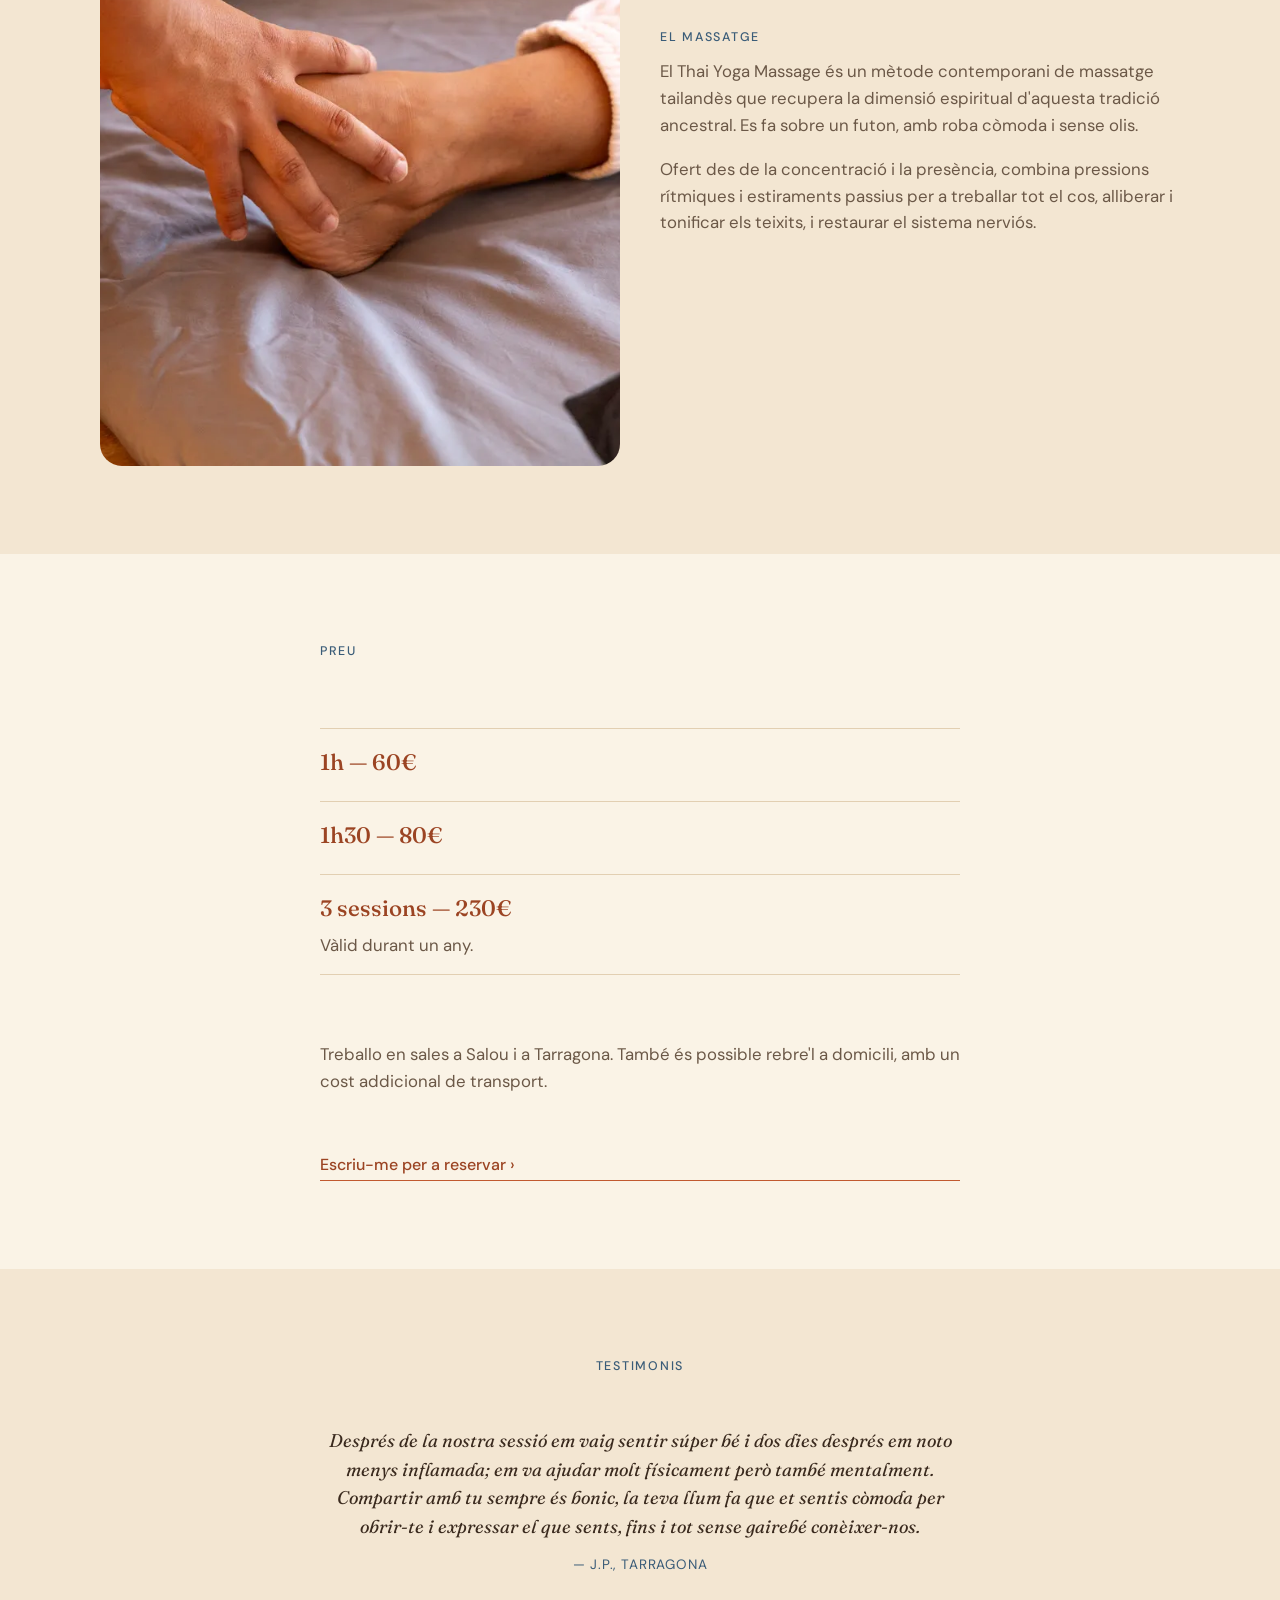
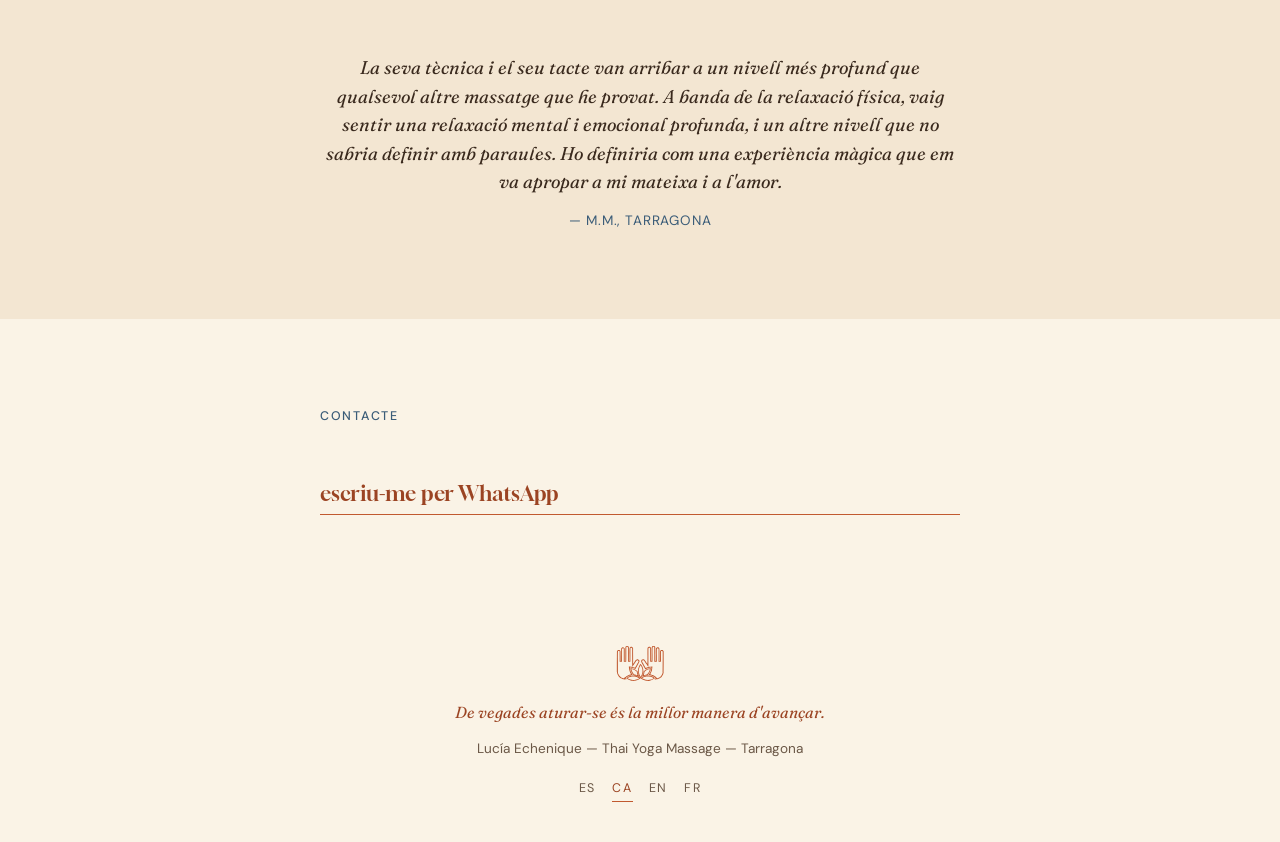
==== commit 192f4568: "Salas en Salou y Tarragona como base; domicilio pasa a opcion con coste de transporte; precios 1h 60" ====
--- a/ca/index.html
+++ b/ca/index.html
@@ -3,8 +3,8 @@
 <head>
 <meta charset="UTF-8" />
 <meta name="viewport" content="width=device-width, initial-scale=1.0" />
-<title>Lucía Echenique — Thai Yoga Massage a domicili a Tarragona</title>
-<meta name="description" content="Thai Yoga Massage a domicili a Tarragona, amb Lucía Echenique. Sessions d'1h30, al teu espai, al teu ritme." />
+<title>Lucía Echenique — Thai Yoga Massage a Tarragona i Salou</title>
+<meta name="description" content="Thai Yoga Massage a Tarragona i Salou, amb Lucía Echenique. Massatge tradicional que es rep vestit i sense olis. Sessions d'1h i d'1h30." />
 <link rel="canonical" href="https://luciaechenique.com/ca/" />
 <link rel="alternate" hreflang="es" href="https://luciaechenique.com/" />
 <link rel="alternate" hreflang="ca" href="https://luciaechenique.com/ca/" />
@@ -15,8 +15,8 @@
 <meta property="og:locale" content="ca_ES" />
 <meta property="og:url" content="https://luciaechenique.com/ca/" />
 <meta property="og:site_name" content="Lucía Echenique" />
-<meta property="og:title" content="Lucía Echenique — Thai Yoga Massage a domicili a Tarragona" />
-<meta property="og:description" content="Thai Yoga Massage a domicili a Tarragona. Sessions d'1h30, al teu espai, al teu ritme." />
+<meta property="og:title" content="Lucía Echenique — Thai Yoga Massage a Tarragona i Salou" />
+<meta property="og:description" content="Thai Yoga Massage a Tarragona i Salou. Massatge tradicional, vestit i sense olis. Sessions d'1h i d'1h30." />
 <meta property="og:image" content="https://luciaechenique.com/images/og.jpg" />
 <meta property="og:image:width" content="1200" />
 <meta property="og:image:height" content="630" />
@@ -36,12 +36,12 @@
   "name": "Lucía Echenique — Thai Yoga Massage",
   "url": "https://luciaechenique.com/",
   "image": "https://luciaechenique.com/images/og.jpg",
-  "description": "Thai Yoga Massage a domicili a Tarragona. Sessions d'1h30, al teu espai, al teu ritme.",
-  "areaServed": {
-    "@type": "City",
-    "name": "Tarragona"
-  },
-  "priceRange": "des de 85€"
+  "description": "Thai Yoga Massage a Tarragona i Salou. Massatge tradicional, vestit i sense olis. Sessions d'1h i d'1h30.",
+  "areaServed": [
+    { "@type": "City", "name": "Tarragona" },
+    { "@type": "City", "name": "Salou" }
+  ],
+  "priceRange": "des de 60€"
 }
 </script>
 </head>
@@ -112,8 +112,10 @@
       <h2 class="kicker">Preu</h2>
       <div class="price-list">
         <div class="price-item">
-          <p class="price-amount">1h30 — 85€</p>
-          <p class="body-text">El desplaçament s'ajusta segons la zona.</p>
+          <p class="price-amount">1h — 60€</p>
+        </div>
+        <div class="price-item">
+          <p class="price-amount">1h30 — 80€</p>
         </div>
         <div class="price-item">
           <p class="price-amount">3 sessions — 230€</p>
@@ -121,7 +123,8 @@
         </div>
       </div>
       <p class="body-text">
-        Em desplaço a domicili a Tarragona i rodalia; porto el futon i tot el necessari.
+        Treballo en sales a Salou i a Tarragona. També és possible rebre'l a domicili, amb un cost addicional de
+        transport.
       </p>
       <a class="cta-link" href="https://wa.me/34604867716?text=Hola%20Luc%C3%ADa%2C%20m%27interessa%20una%20sessi%C3%B3%20de%20Thai%20Yoga%20Massage." target="_blank" rel="noopener">Escriu-me per a reservar &rsaquo;</a>
     </div>
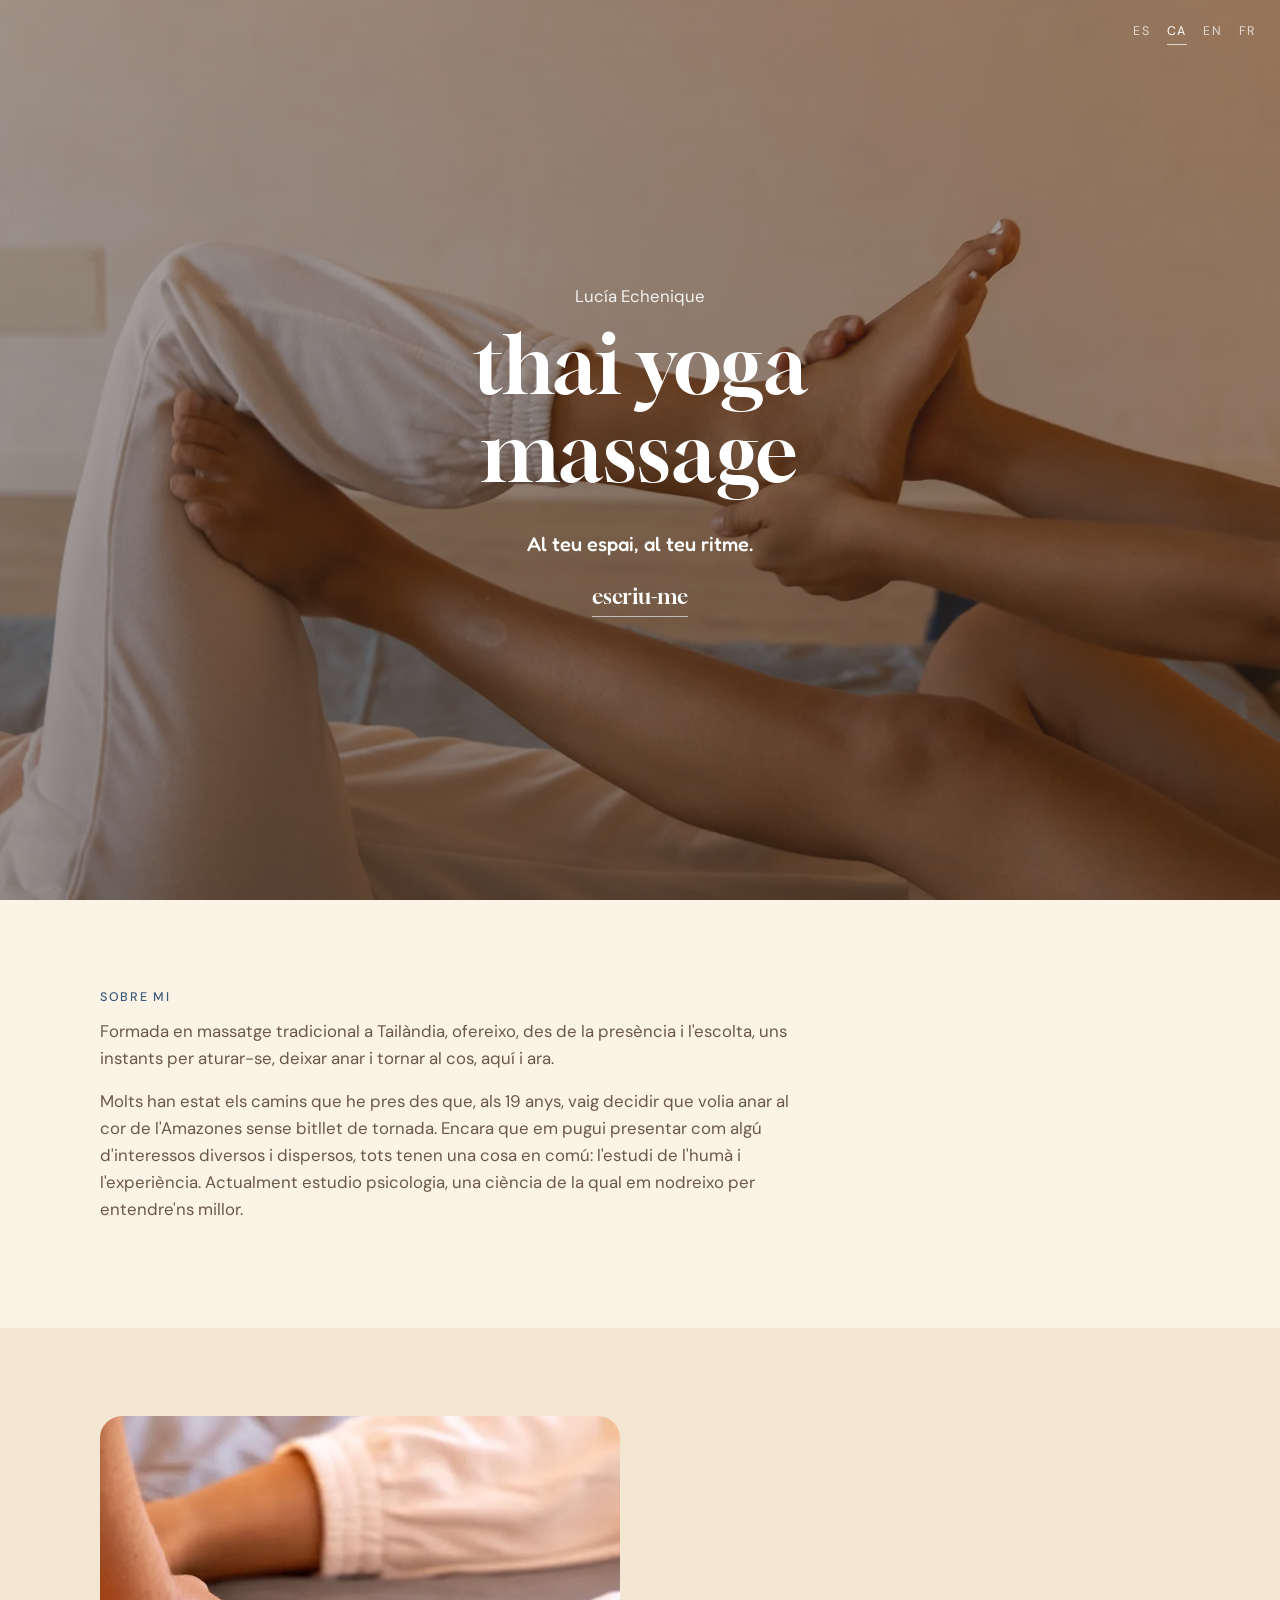
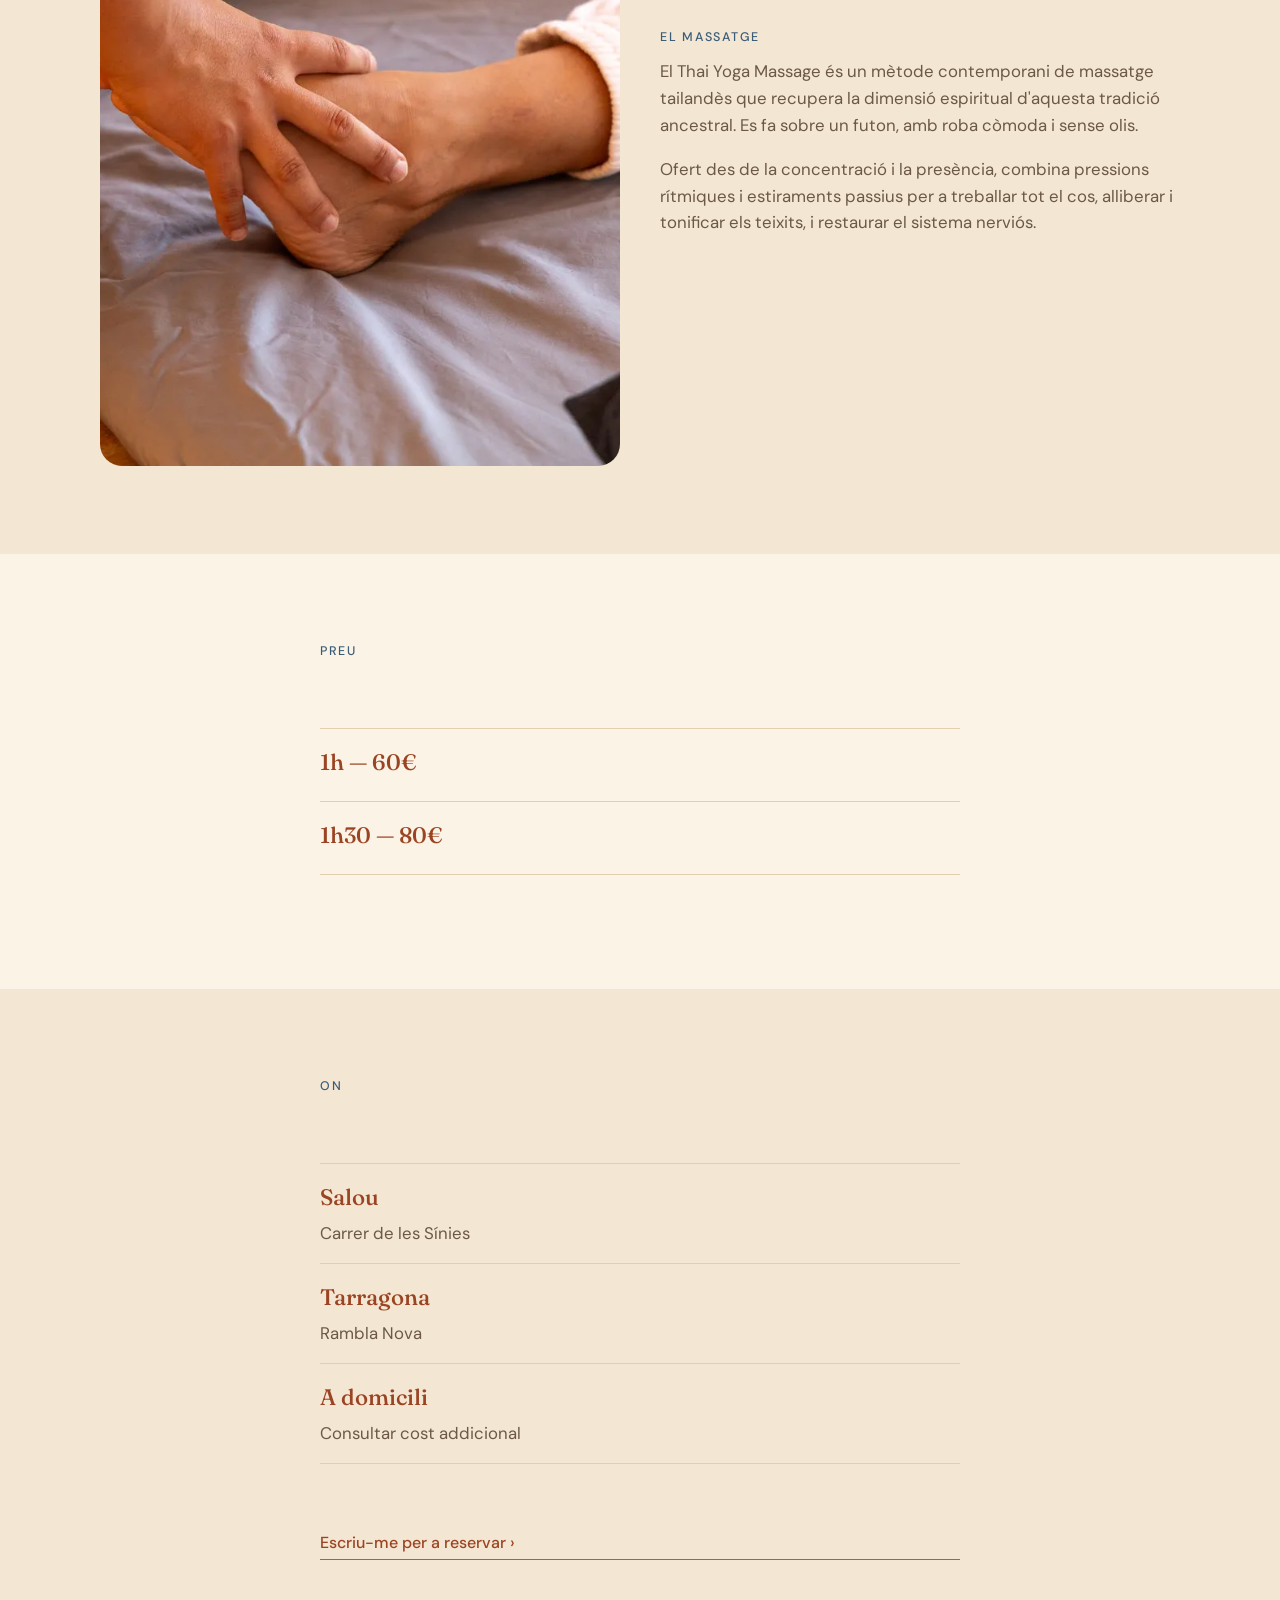
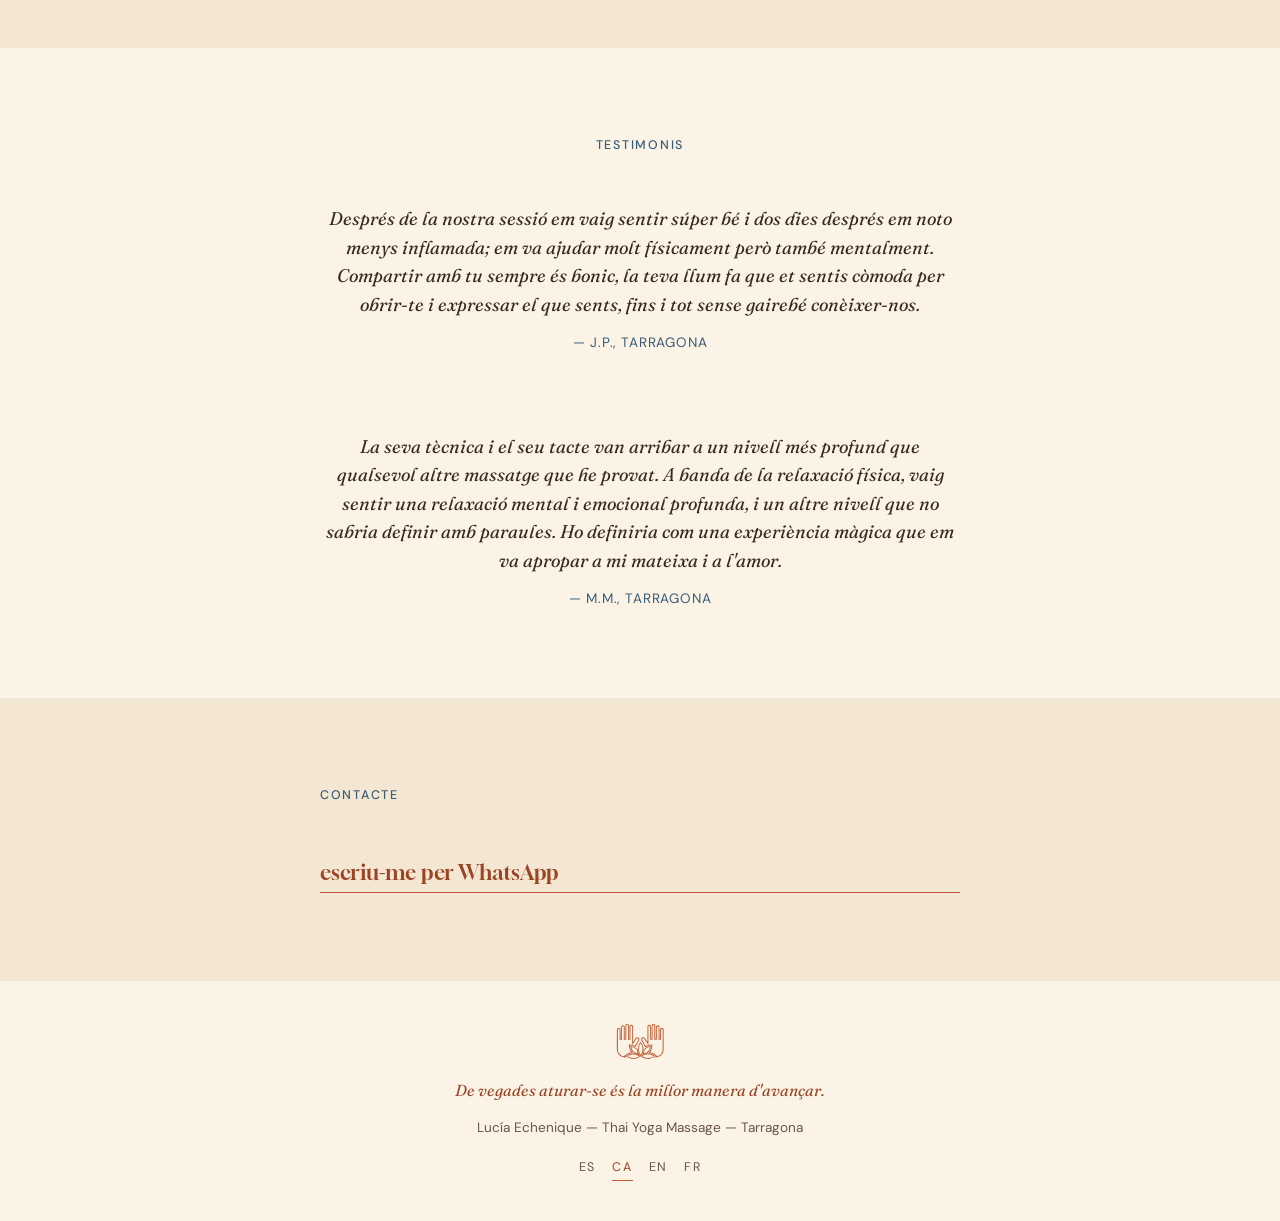
==== commit 667032d8: "Seccion Donde con Salou, Tarragona y domicilio; quita el pack de 3 sesiones (4 idiomas) Co-Authored-" ====
--- a/ca/index.html
+++ b/ca/index.html
@@ -117,21 +117,34 @@
         <div class="price-item">
           <p class="price-amount">1h30 — 80€</p>
         </div>
+      </div>
+    </div>
+  </section>
+
+  <!-- ON -->
+  <section class="section alt" id="donde">
+    <div class="section-inner narrow">
+      <h2 class="kicker">On</h2>
+      <div class="price-list">
         <div class="price-item">
-          <p class="price-amount">3 sessions — 230€</p>
-          <p class="body-text">Vàlid durant un any.</p>
+          <p class="price-amount">Salou</p>
+          <p class="body-text">Carrer de les Sínies</p>
+        </div>
+        <div class="price-item">
+          <p class="price-amount">Tarragona</p>
+          <p class="body-text">Rambla Nova</p>
+        </div>
+        <div class="price-item">
+          <p class="price-amount">A domicili</p>
+          <p class="body-text">Consultar cost addicional</p>
         </div>
       </div>
-      <p class="body-text">
-        Treballo en sales a Salou i a Tarragona. També és possible rebre'l a domicili, amb un cost addicional de
-        transport.
-      </p>
       <a class="cta-link" href="https://wa.me/34604867716?text=Hola%20Luc%C3%ADa%2C%20m%27interessa%20una%20sessi%C3%B3%20de%20Thai%20Yoga%20Massage." target="_blank" rel="noopener">Escriu-me per a reservar &rsaquo;</a>
     </div>
   </section>
 
   <!-- TESTIMONIS -->
-  <section class="section alt" id="testimonios">
+  <section class="section" id="testimonios">
     <div class="section-inner narrow center">
       <h2 class="kicker">Testimonis</h2>
       <blockquote class="testimonial">
@@ -151,7 +164,7 @@
   </section>
 
   <!-- CONTACTE -->
-  <section class="section contact-section" id="contacto">
+  <section class="section alt contact-section" id="contacto">
     <div class="section-inner narrow">
       <h2 class="kicker">Contacte</h2>
 
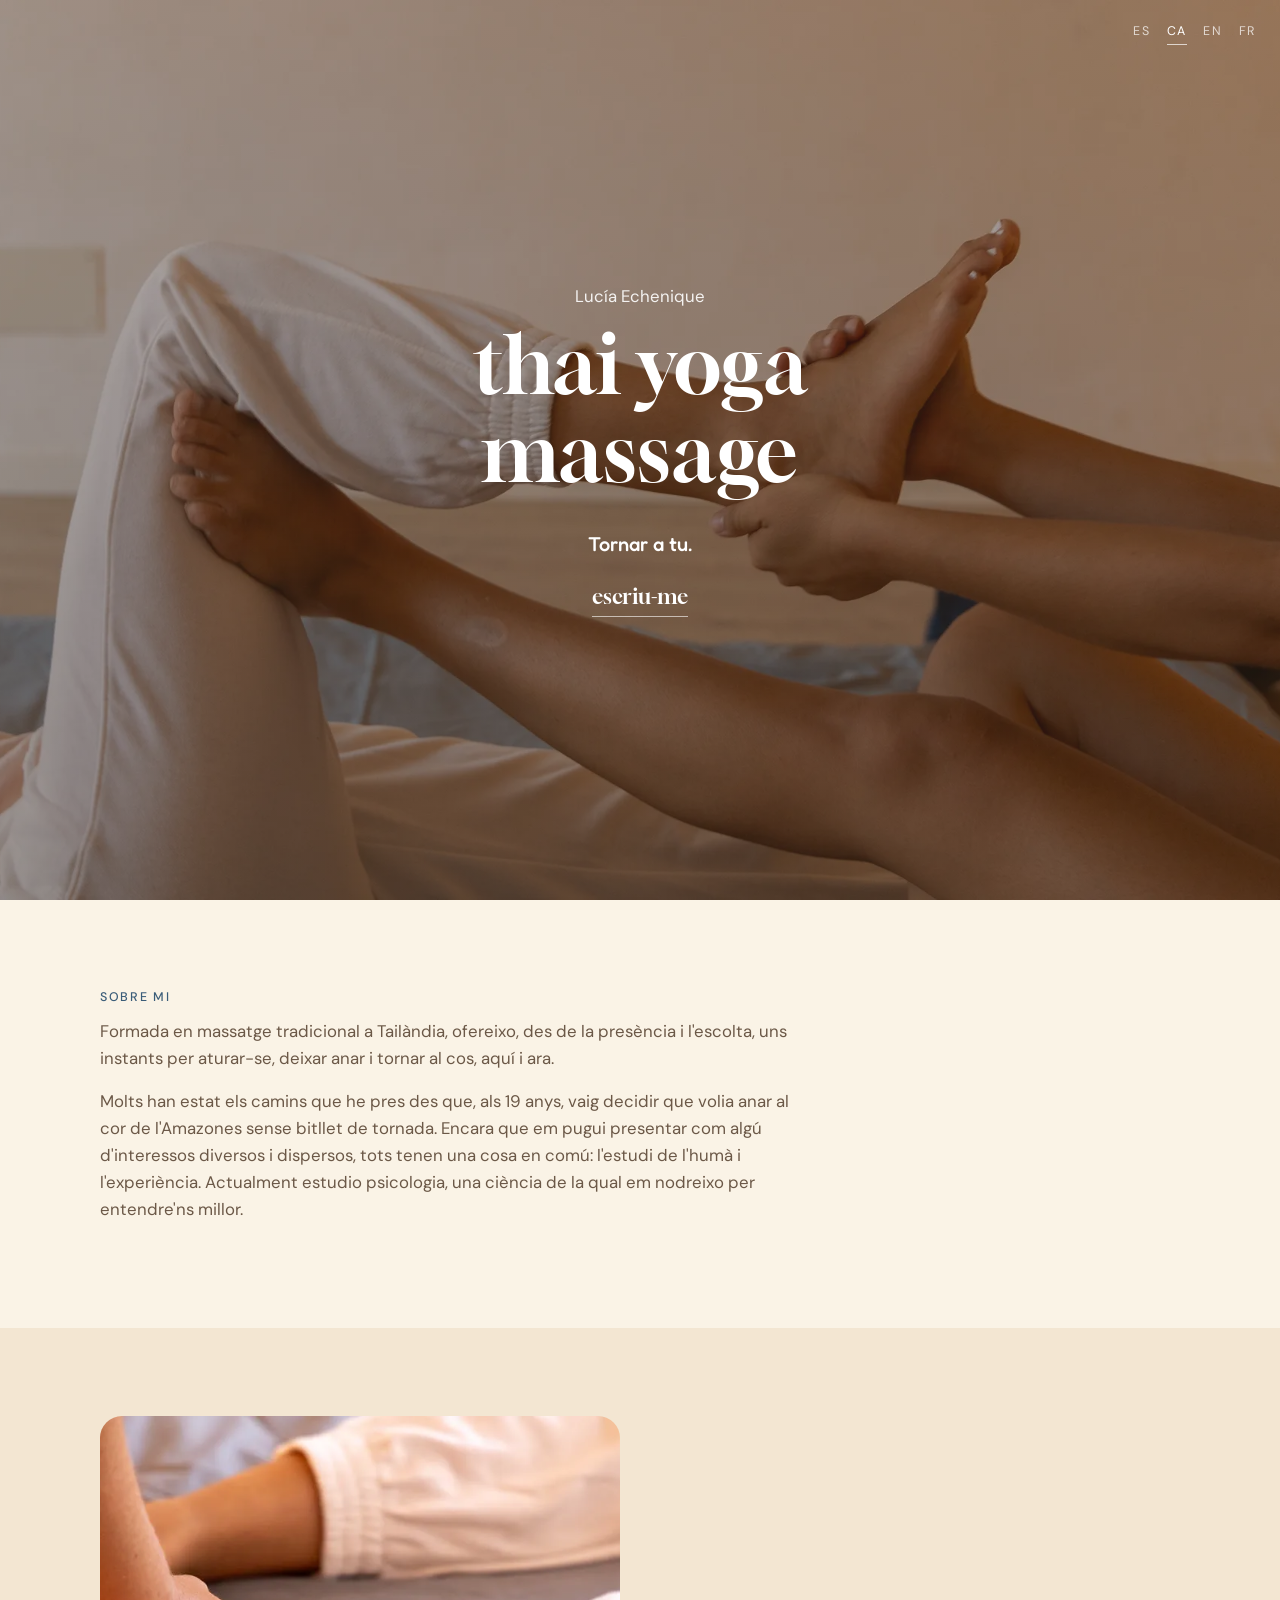
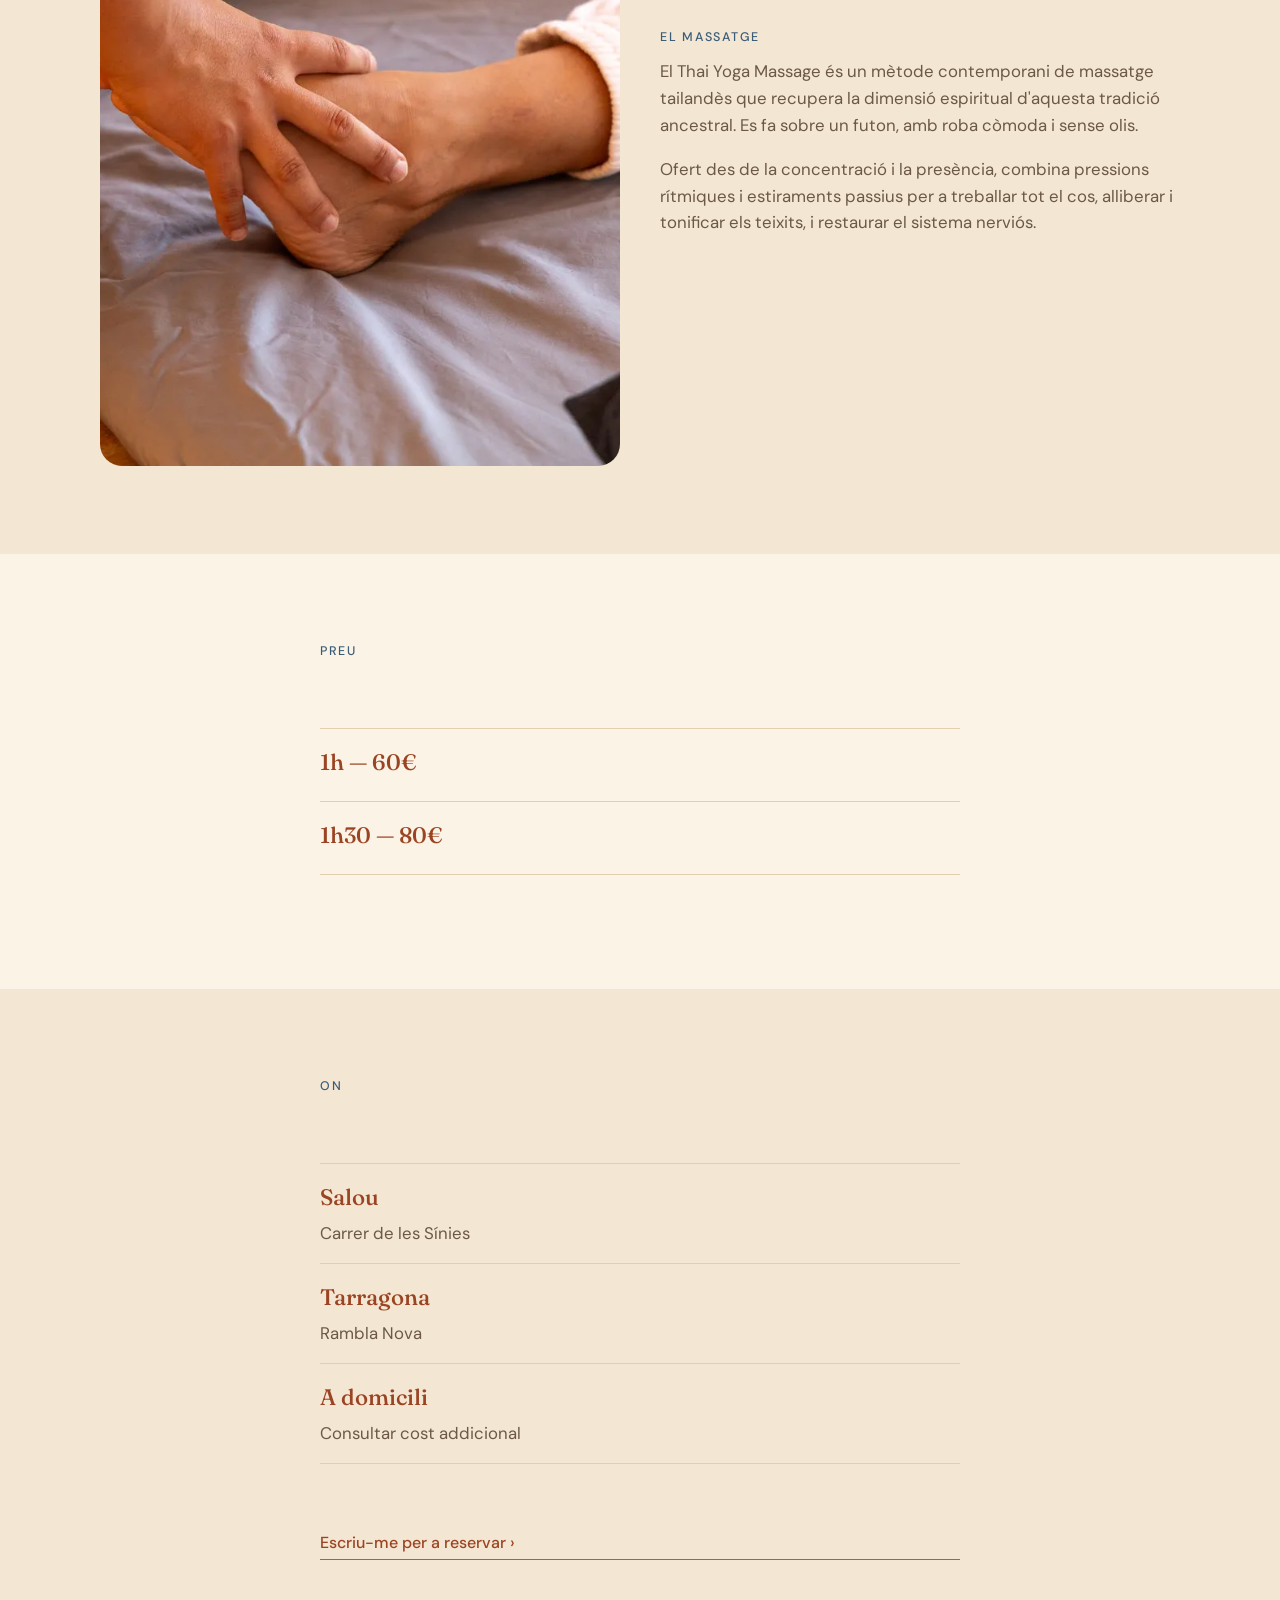
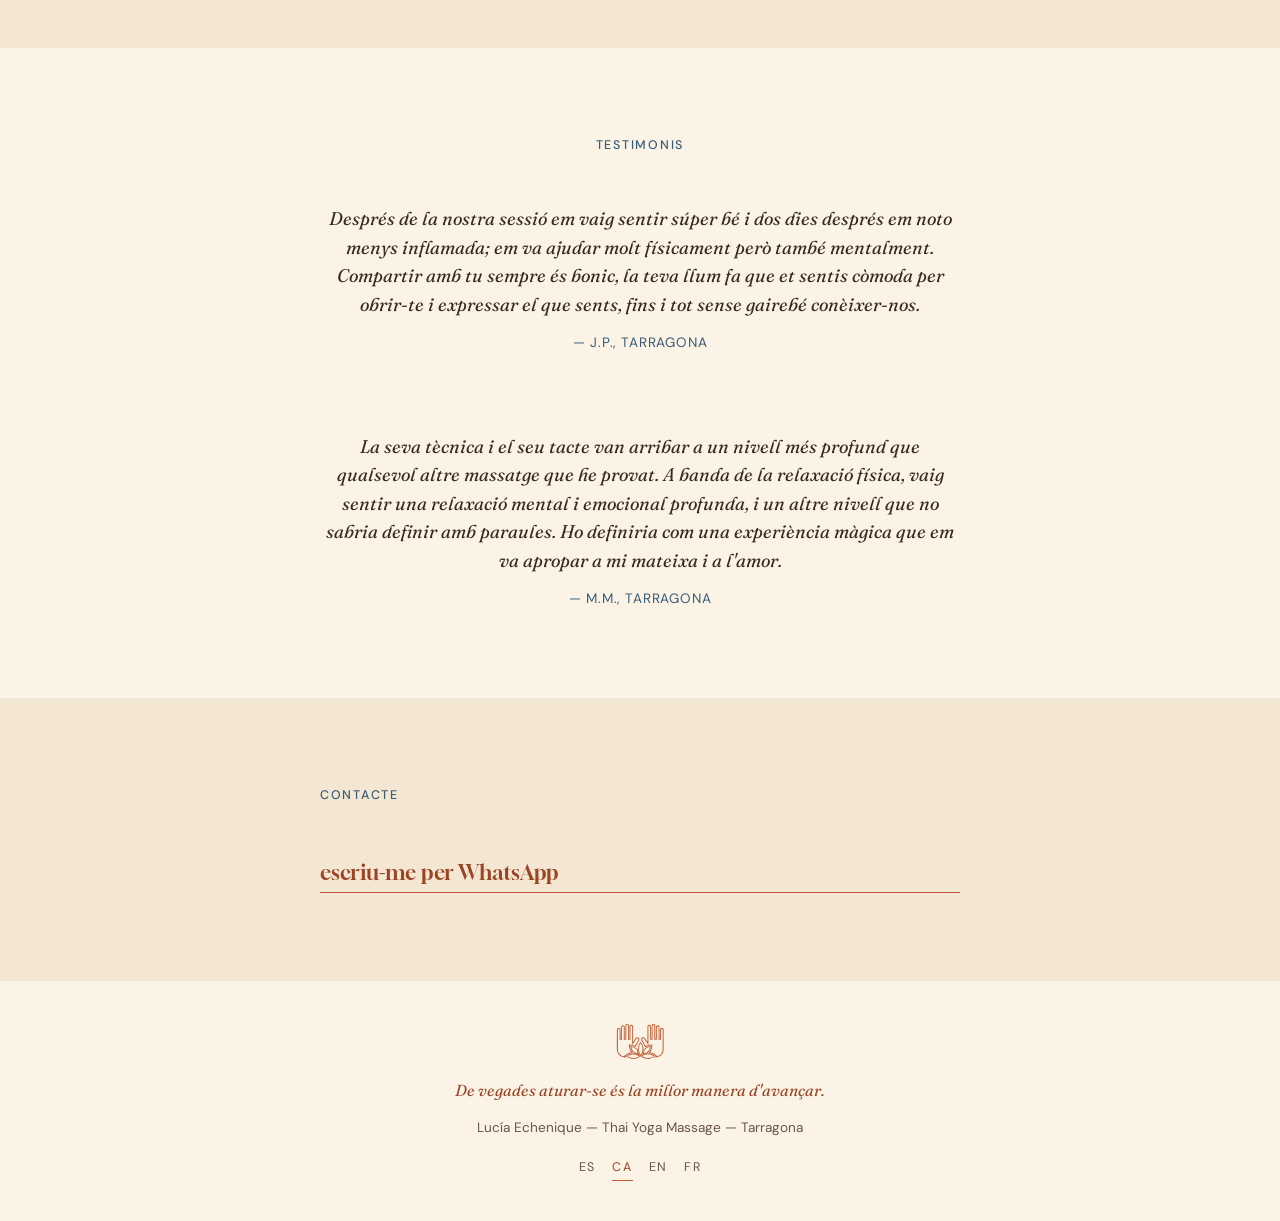
==== commit b5f43237: "Hero: frase "Volver a ti." (4 idiomas) Co-Authored-By: Claude Fable 5.1 <noreply@anthropic.com>" ====
--- a/ca/index.html
+++ b/ca/index.html
@@ -62,7 +62,7 @@
   <div class="hero-inner">
     <p class="hero-name">Lucía Echenique</p>
     <h1>thai yoga massage</h1>
-    <p class="hero-phrase">Al teu espai, al teu ritme.</p>
+    <p class="hero-phrase">Tornar a tu.</p>
     <a class="cta-link cta-lg" href="https://wa.me/34604867716?text=Hola%20Luc%C3%ADa%2C%20m%27interessa%20una%20sessi%C3%B3%20de%20Thai%20Yoga%20Massage." target="_blank" rel="noopener">escriu-me</a>
   </div>
 </header>
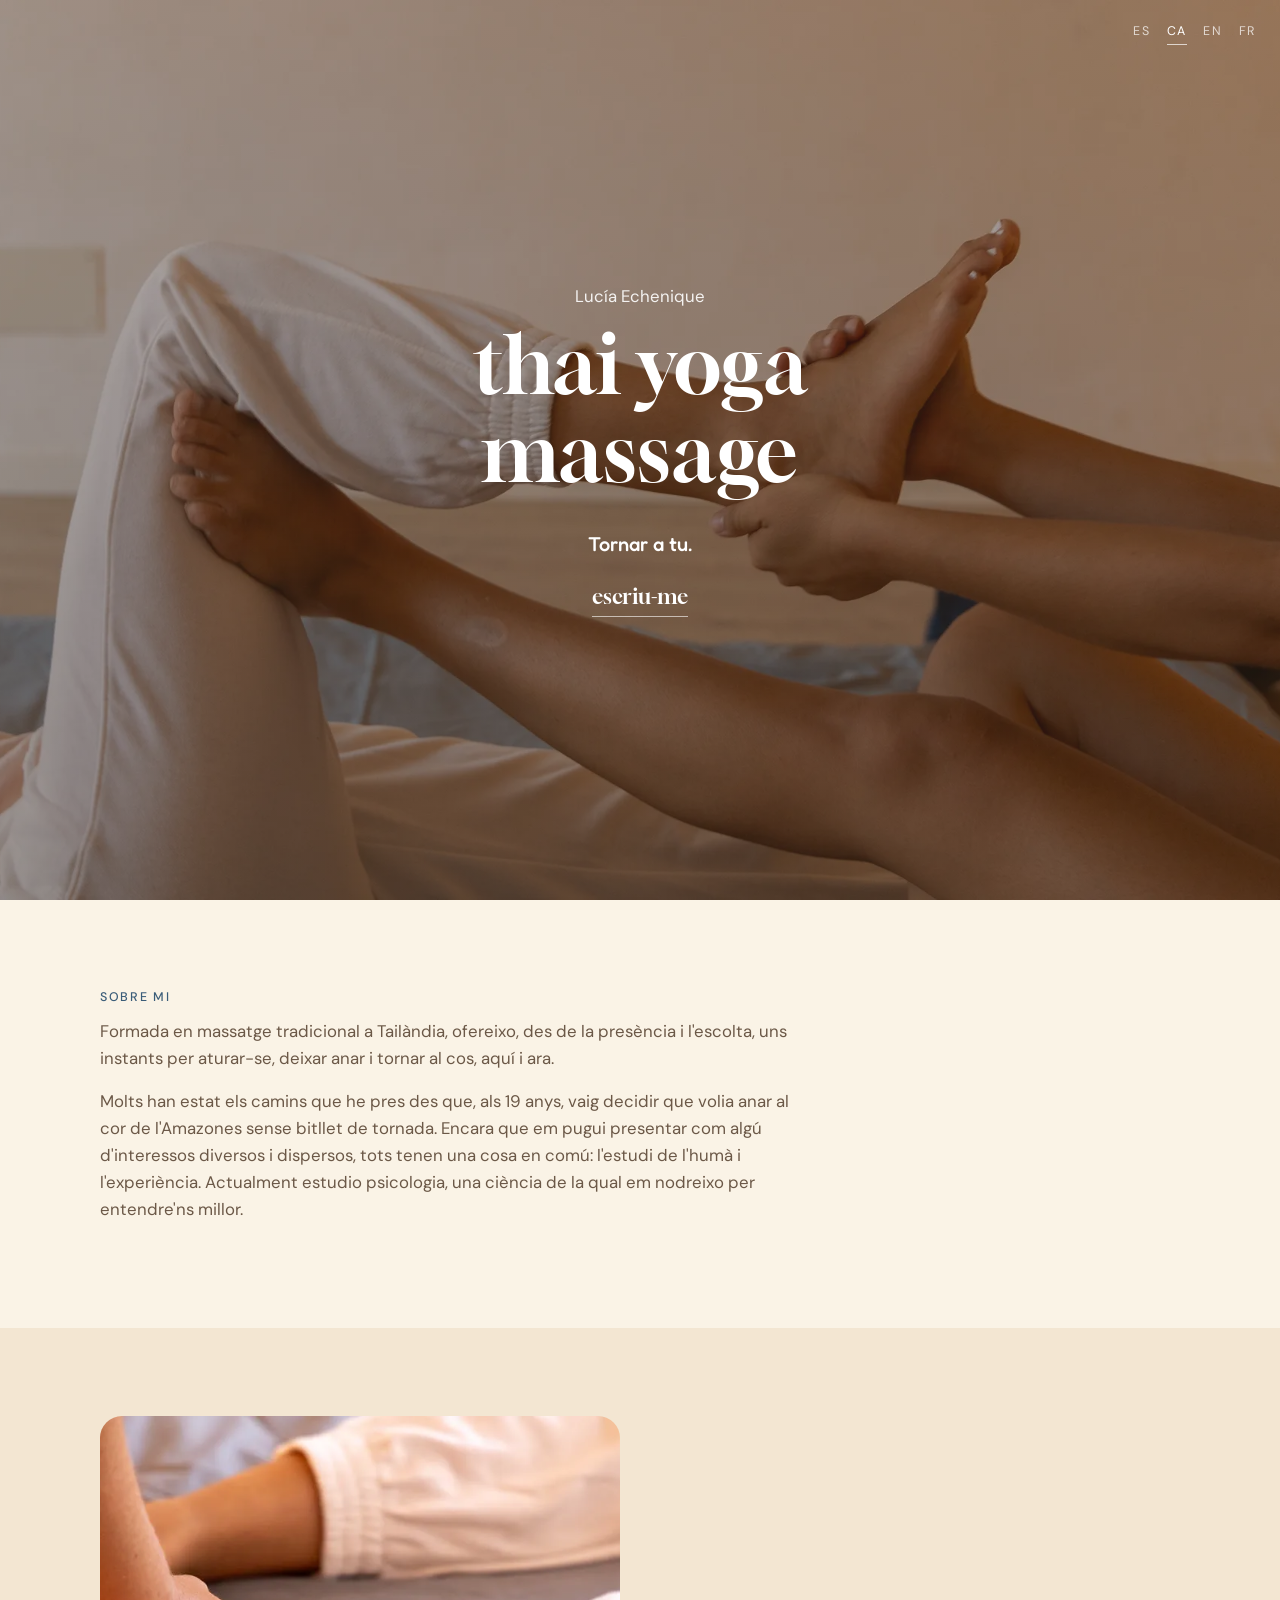
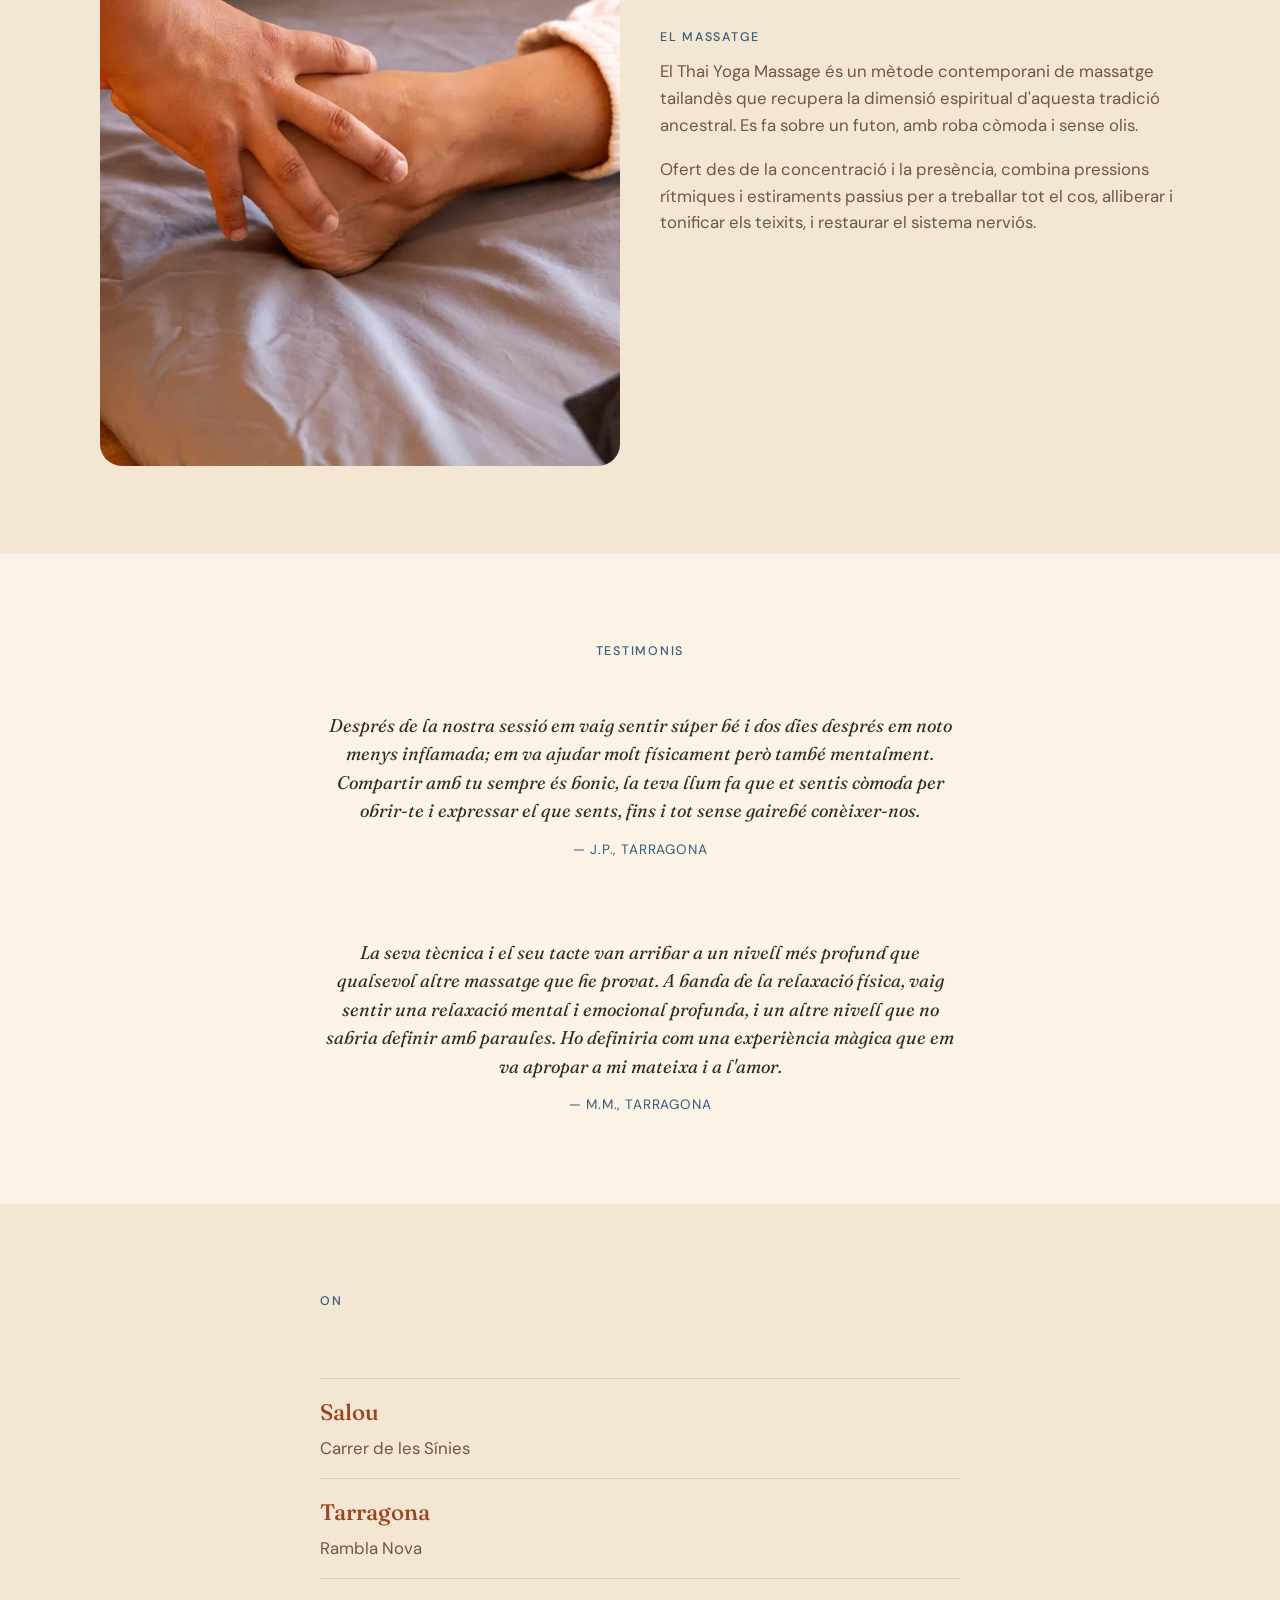
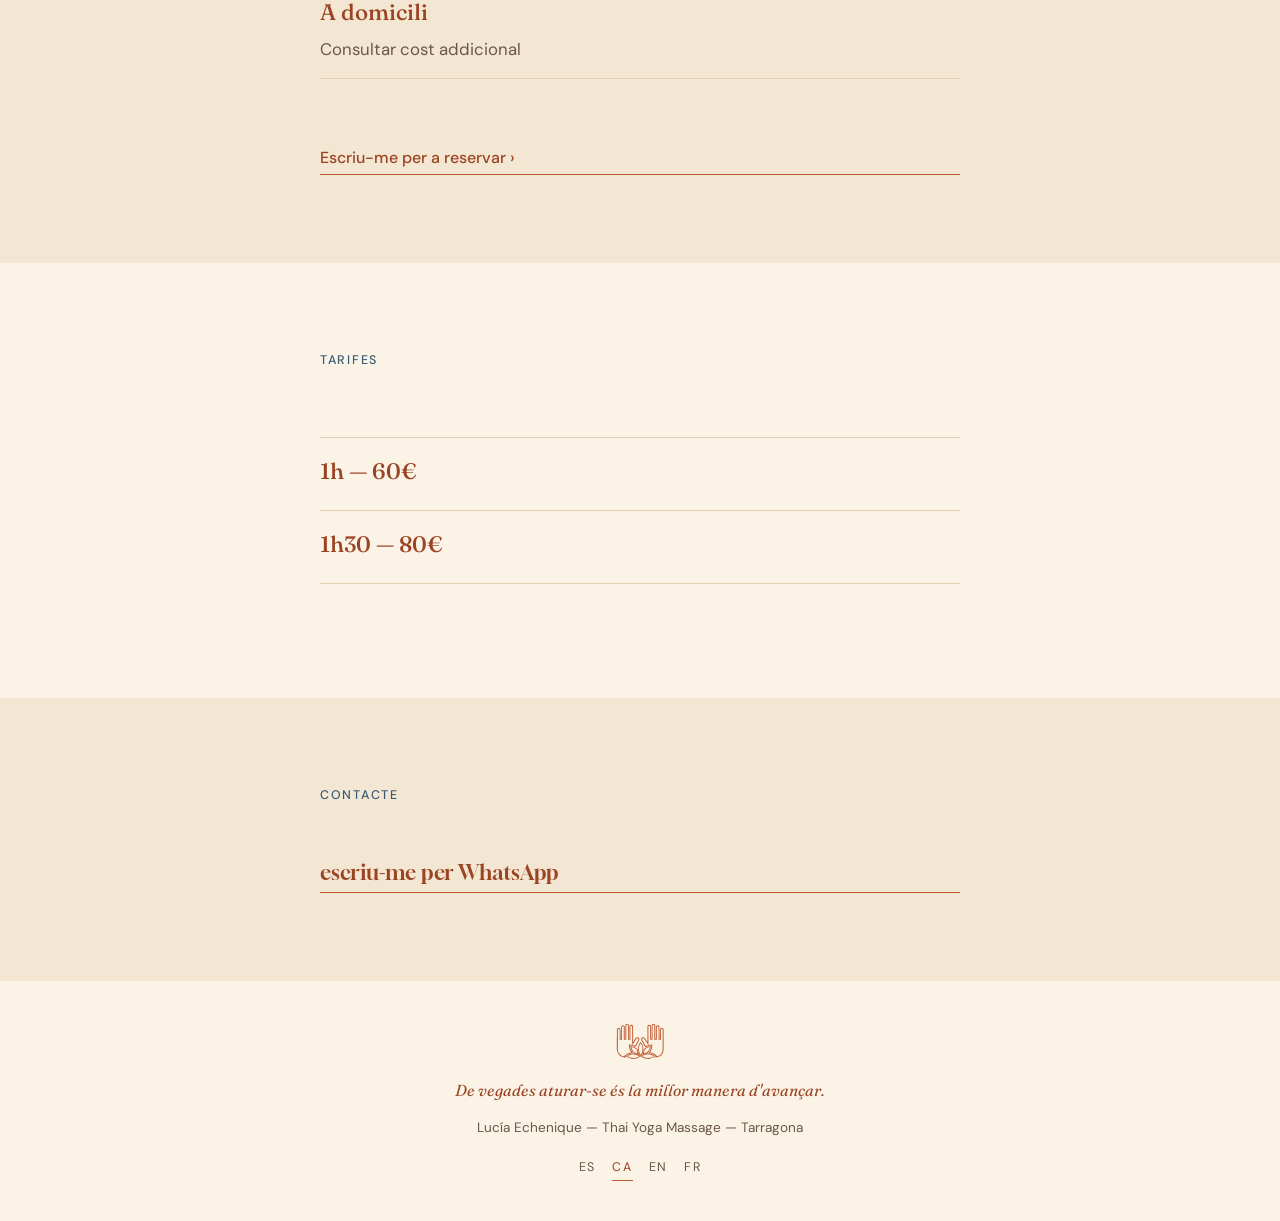
==== commit f3f0e396: "Orden: testimonios, donde, tarifas; "Precio" pasa a "Tarifas" (4 idiomas) Co-Authored-By: Claude Fab" ====
--- a/ca/index.html
+++ b/ca/index.html
@@ -106,18 +106,23 @@
     </div>
   </section>
 
-  <!-- PREU -->
-  <section class="section" id="precio">
-    <div class="section-inner narrow">
-      <h2 class="kicker">Preu</h2>
-      <div class="price-list">
-        <div class="price-item">
-          <p class="price-amount">1h — 60€</p>
-        </div>
-        <div class="price-item">
-          <p class="price-amount">1h30 — 80€</p>
-        </div>
-      </div>
+  <!-- TESTIMONIS -->
+  <section class="section" id="testimonios">
+    <div class="section-inner narrow center">
+      <h2 class="kicker">Testimonis</h2>
+      <blockquote class="testimonial">
+        <p>Després de la nostra sessió em vaig sentir súper bé i dos dies després em noto menys inflamada; em va
+          ajudar molt físicament però també mentalment. Compartir amb tu sempre és bonic, la teva llum fa que et
+          sentis còmoda per obrir-te i expressar el que sents, fins i tot sense gairebé conèixer-nos.</p>
+        <cite>— J.P., Tarragona</cite>
+      </blockquote>
+      <blockquote class="testimonial">
+        <p>La seva tècnica i el seu tacte van arribar a un nivell més profund que qualsevol altre massatge que he
+          provat. A banda de la relaxació física, vaig sentir una relaxació mental i emocional profunda, i un altre
+          nivell que no sabria definir amb paraules. Ho definiria com una experiència màgica que em va apropar a mi
+          mateixa i a l'amor.</p>
+        <cite>— M.M., Tarragona</cite>
+      </blockquote>
     </div>
   </section>
 
@@ -143,23 +148,18 @@
     </div>
   </section>
 
-  <!-- TESTIMONIS -->
-  <section class="section" id="testimonios">
-    <div class="section-inner narrow center">
-      <h2 class="kicker">Testimonis</h2>
-      <blockquote class="testimonial">
-        <p>Després de la nostra sessió em vaig sentir súper bé i dos dies després em noto menys inflamada; em va
-          ajudar molt físicament però també mentalment. Compartir amb tu sempre és bonic, la teva llum fa que et
-          sentis còmoda per obrir-te i expressar el que sents, fins i tot sense gairebé conèixer-nos.</p>
-        <cite>— J.P., Tarragona</cite>
-      </blockquote>
-      <blockquote class="testimonial">
-        <p>La seva tècnica i el seu tacte van arribar a un nivell més profund que qualsevol altre massatge que he
-          provat. A banda de la relaxació física, vaig sentir una relaxació mental i emocional profunda, i un altre
-          nivell que no sabria definir amb paraules. Ho definiria com una experiència màgica que em va apropar a mi
-          mateixa i a l'amor.</p>
-        <cite>— M.M., Tarragona</cite>
-      </blockquote>
+  <!-- TARIFES -->
+  <section class="section" id="precio">
+    <div class="section-inner narrow">
+      <h2 class="kicker">Tarifes</h2>
+      <div class="price-list">
+        <div class="price-item">
+          <p class="price-amount">1h — 60€</p>
+        </div>
+        <div class="price-item">
+          <p class="price-amount">1h30 — 80€</p>
+        </div>
+      </div>
     </div>
   </section>
 
